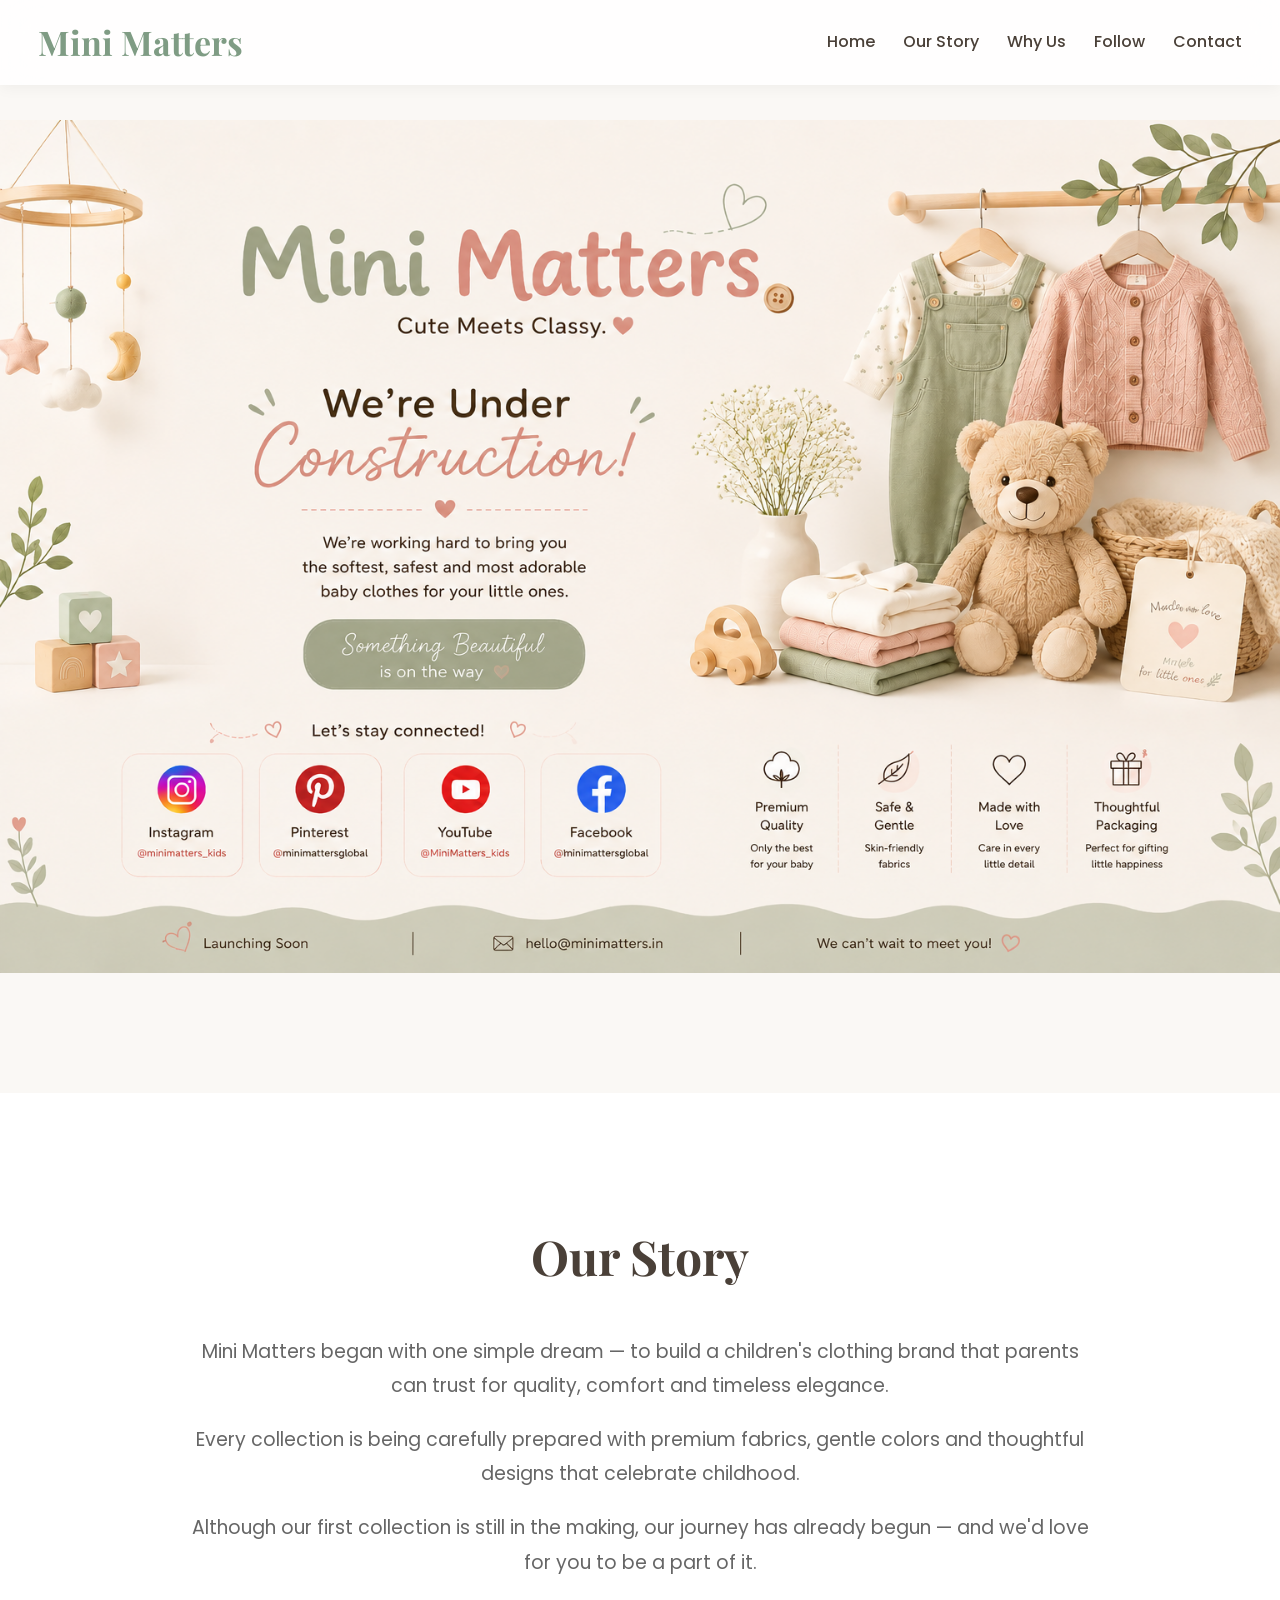
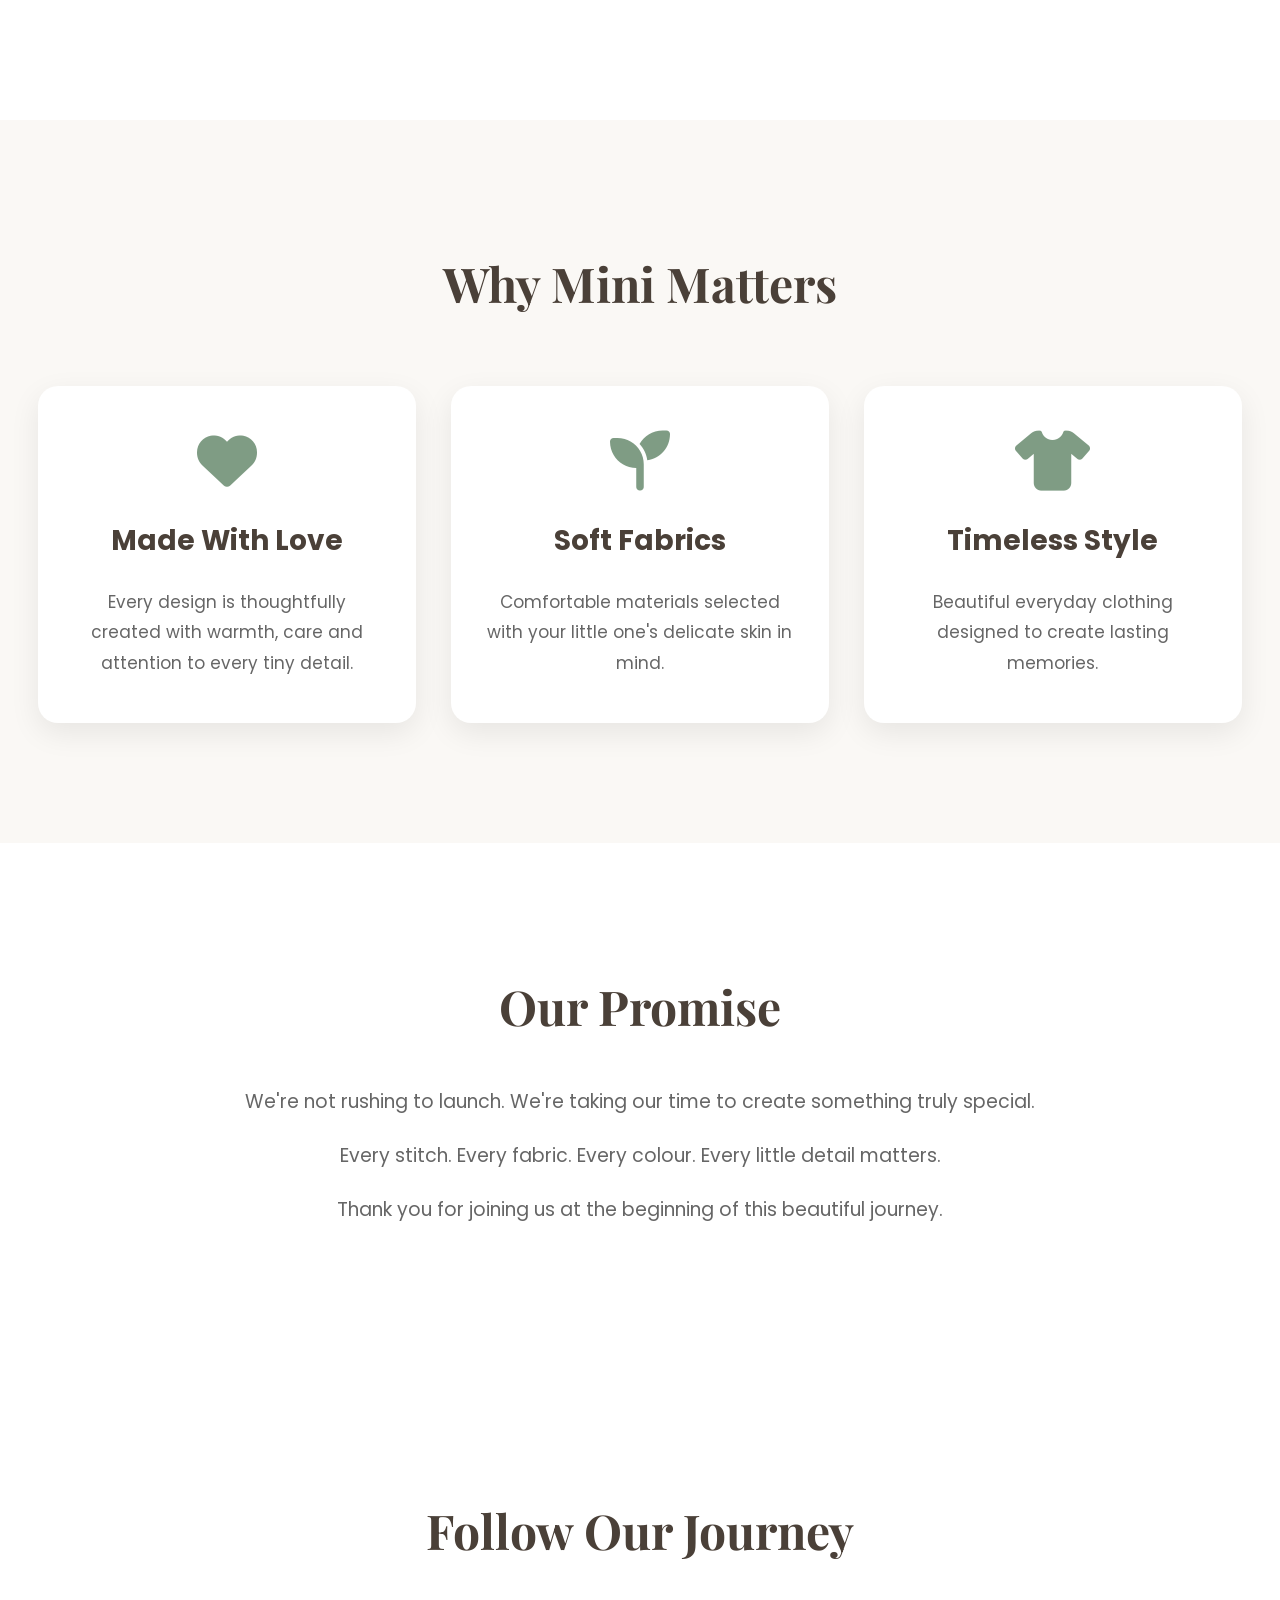
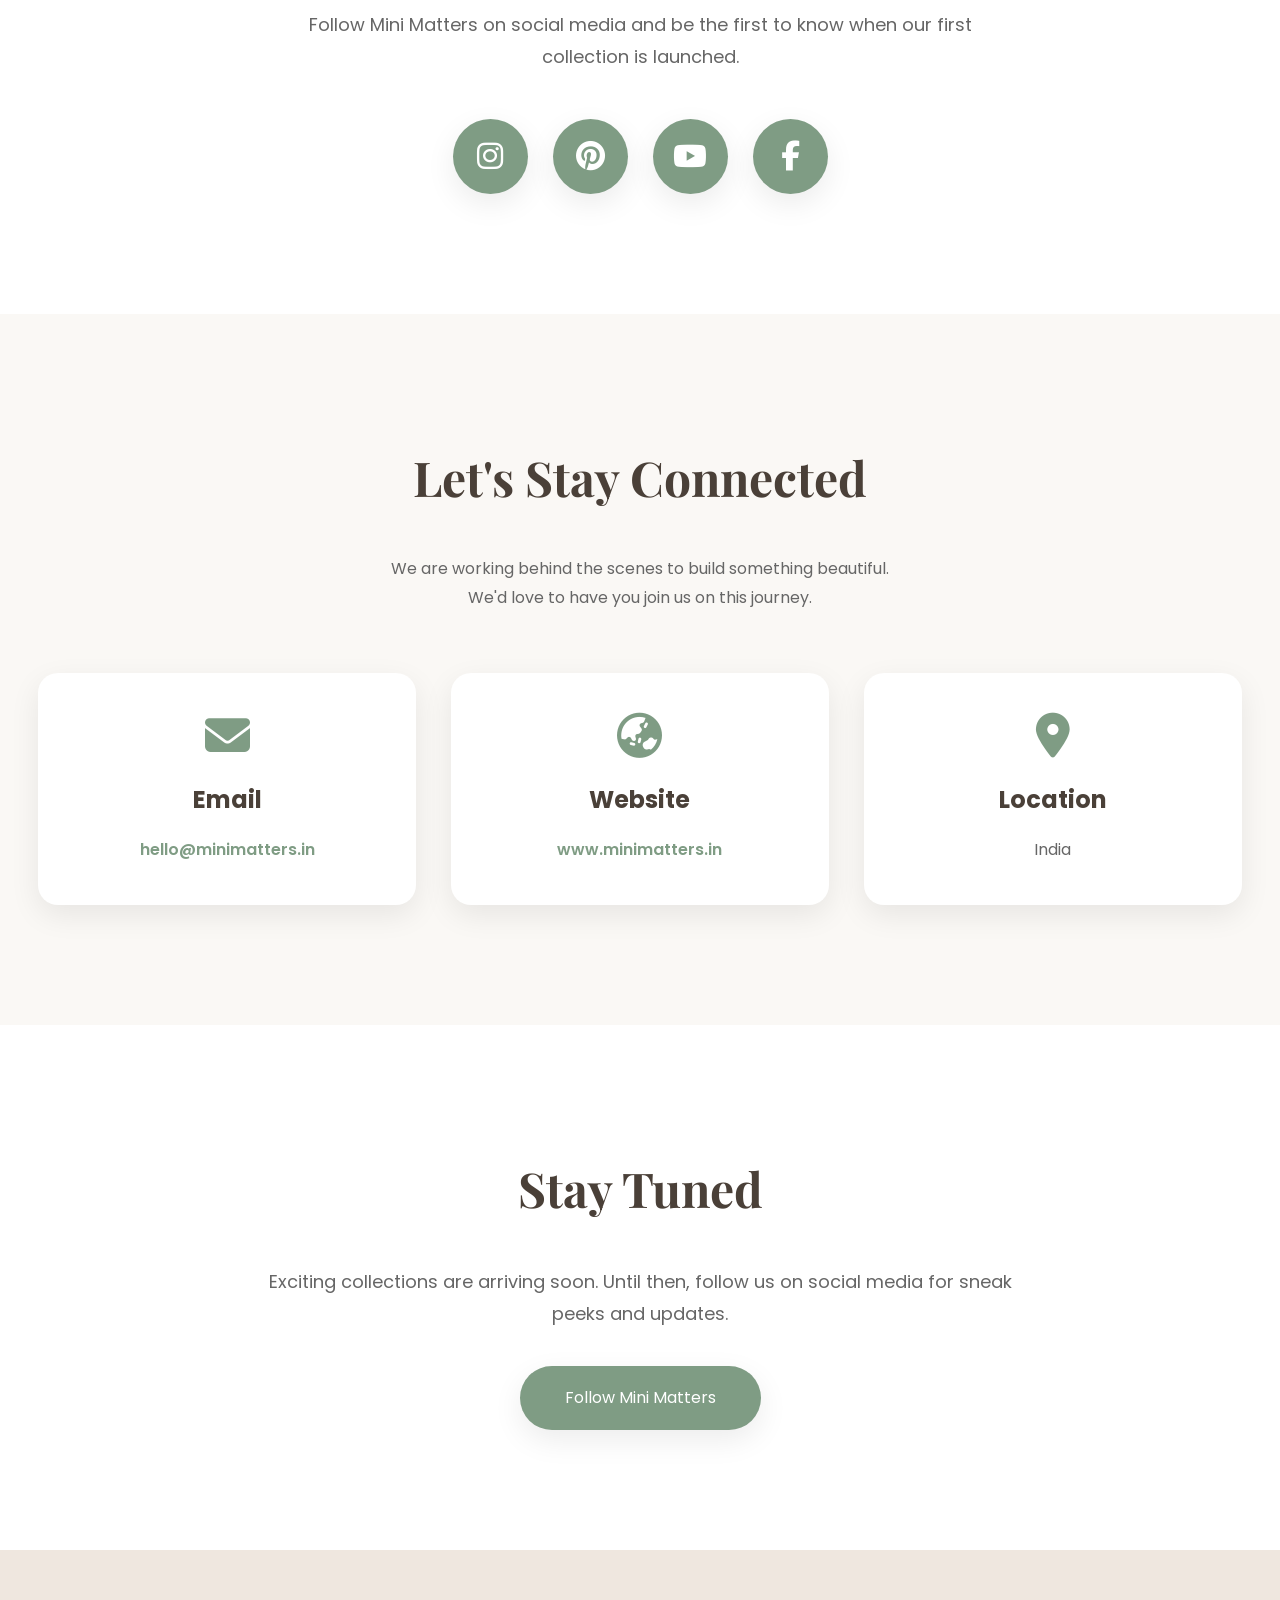
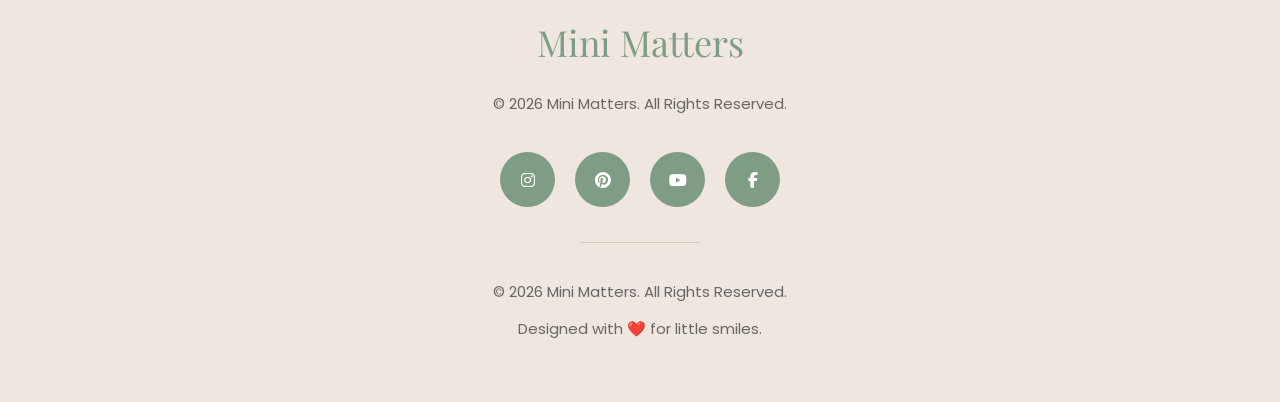
==== index.html @ ab65e5fe "Add files via upload" ====
<!DOCTYPE html>
<html lang="en">

<head>

    <meta charset="UTF-8">

    <meta name="viewport" content="width=device-width, initial-scale=1.0">

    <title>Mini Matters | Little Clothes. Big Love.</title>

    <meta name="description"
        content="Mini Matters is a premium baby clothing brand. Beautiful clothing thoughtfully designed for newborns, babies and kids. Launching Soon.">

    <meta name="keywords"
        content="Baby Clothes, Kids Fashion, Mini Matters, Premium Kids Wear, India">

    <meta name="author"
        content="Mini Matters">

    <meta name="theme-color"
        content="#FAF8F5">

    <meta name="robots" content="index, follow">

    <link rel="canonical" href="https://minimatters.in/">

    <!-- Open Graph -->

    <meta property="og:type" content="website">
    <meta property="og:site_name" content="Mini Matters">
    <meta property="og:title" content="Mini Matters | Little Clothes. Big Love.">
    <meta property="og:description" content="Mini Matters is a premium baby clothing brand. Beautiful clothing thoughtfully designed for newborns, babies and kids. Launching Soon.">
    <meta property="og:url" content="https://minimatters.in/">
    <meta property="og:image" content="https://minimatters.in/assets/hero.webp">
    <meta property="og:locale" content="en_IN">

    <!-- Twitter Card -->

    <meta name="twitter:card" content="summary_large_image">
    <meta name="twitter:title" content="Mini Matters | Little Clothes. Big Love.">
    <meta name="twitter:description" content="Premium baby clothing, thoughtfully designed for newborns, babies and kids. Launching Soon.">
    <meta name="twitter:image" content="https://minimatters.in/assets/hero.webp">

    <link rel="icon"
        href="assets/favicon.ico">

    <!-- Structured Data -->

    <script type="application/ld+json">
    {
      "@context": "https://schema.org",
      "@type": "Organization",
      "name": "Mini Matters",
      "url": "https://minimatters.in/",
      "logo": "https://minimatters.in/assets/hero.webp",
      "description": "Mini Matters is a premium baby clothing brand designing thoughtful, comfortable clothing for newborns, babies and kids in India.",
      "email": "hello@minimatters.in",
      "address": {
        "@type": "PostalAddress",
        "addressCountry": "IN"
      },
      "sameAs": [
        "https://www.instagram.com/minimatters_kids/",
        "https://www.pinterest.com/minimattersglobal/",
        "https://www.youtube.com/@MiniMatters_kids",
        "https://www.facebook.com/profile.php?id=61591476986533"
      ]
    }
    </script>

    <!-- Google Fonts -->

    <link rel="preconnect"
        href="https://fonts.googleapis.com">

    <link rel="preconnect"
        href="https://fonts.gstatic.com"
        crossorigin>

    <link
        href="https://fonts.googleapis.com/css2?family=Playfair+Display:wght@500;600;700&family=Poppins:wght@300;400;500;600;700&display=swap"
        rel="stylesheet">

    <!-- Font Awesome -->

    <link rel="stylesheet"
        href="https://cdnjs.cloudflare.com/ajax/libs/font-awesome/6.7.2/css/all.min.css">

    <!-- CSS -->

    <link rel="stylesheet"
        href="css/style.css">

    <link rel="stylesheet"
        href="css/animations.css">

</head>

<body>

<!-- =========================
     HEADER
========================== -->

<header>

    <div class="container">

        <div class="logo">

            <a href="index.html">

                Mini Matters

            </a>

        </div>

        <nav>

            <ul>

                <li>

                    <a href="#home">

                        Home

                    </a>

                </li>

                <li>

                    <a href="#story">

                        Our Story

                    </a>

                </li>

                <li>

                    <a href="#features">

                        Why Us

                    </a>

                </li>

                <li>

                    <a href="#social">

                        Follow

                    </a>

                </li>

                <li>

                    <a href="#contact">

                        Contact

                    </a>

                </li>

            </ul>

        </nav>

    </div>

</header>

<!-- =========================
     HERO
========================== -->

<section id="home" class="hero">
    <h1 class="sr-only">Mini Matters | Premium Baby &amp; Kids Clothing in India – Launching Soon</h1>
    <img src="assets/hero.webp" alt="Mini Matters - Little Clothes. Big Love. Launching Soon." class="hero-img">
</section>

<!-- =========================
     STORY
========================== -->

<section
id="story"
class="story">

<div class="container">

<h2>

Our Story

</h2>

<p>

Mini Matters began with one simple dream —
to build a children's clothing brand that parents can trust
for quality, comfort and timeless elegance.

</p>

<p>

Every collection is being carefully prepared with premium fabrics,
gentle colors and thoughtful designs that celebrate childhood.

</p>

<p>

Although our first collection is still in the making,
our journey has already begun —
and we'd love for you to be a part of it.

</p>

</div>

</section>

<!-- =========================
     FEATURES
========================== -->

<section
id="features"
class="features">

<div class="container">

<h2>

Why Mini Matters

</h2>

<div class="cards">

<div class="card">

<i class="fa-solid fa-heart"></i>

<h3>

Made With Love

</h3>

<p>

Every design is thoughtfully created with warmth,
care and attention to every tiny detail.

</p>

</div>

<div class="card">

<i class="fa-solid fa-seedling"></i>

<h3>

Soft Fabrics

</h3>

<p>

Comfortable materials selected with your little
one's delicate skin in mind.

</p>

</div>

<div class="card">

<i class="fa-solid fa-shirt"></i>

<h3>

Timeless Style

</h3>

<p>

Beautiful everyday clothing designed to create
lasting memories.

</p>

</div>

</div>

</div>

</section>

<!-- =========================
     PROMISE
========================== -->

<section
class="story">

<div class="container">

<h2>

Our Promise

</h2>

<p>

We're not rushing to launch.

We're taking our time to create something truly special.

</p>

<p>

Every stitch.

Every fabric.

Every colour.

Every little detail matters.

</p>

<p>

Thank you for joining us at the beginning of this beautiful journey.

</p>

</div>

</section>

<!-- =========================
     SOCIAL
========================== -->

<section
id="social"
class="social">

<div class="container">

<h2>

Follow Our Journey

</h2>

<p>

Follow Mini Matters on social media and be the first
to know when our first collection is launched.

</p>

<div class="icons">

<a href="https://www.instagram.com/minimatters_kids/"
target="_blank"
title="Instagram"
aria-label="Instagram">

<i class="fab fa-instagram"></i>

</a>

<a href="https://www.pinterest.com/minimattersglobal/?actingBusinessId=1146377417557283620"
target="_blank"
title="Pinterest"
aria-label="Pinterest">

<i class="fab fa-pinterest"></i>

</a>

<a href="https://www.youtube.com/@MiniMatters_kids"
target="_blank"
title="YouTube"
aria-label="YouTube">

<i class="fab fa-youtube"></i>

</a>

<a href="https://www.facebook.com/profile.php?id=61591476986533"
target="_blank"
title="Facebook"
aria-label="Facebook">

<i class="fab fa-facebook-f"></i>

</a>

</div>

</div>

</section>

<!-- =========================
     CONTACT
========================== -->

<section
id="contact"
class="contact">

<div class="container">

<h2>

Let's Stay Connected

</h2>

<p>

We are working behind the scenes to build something beautiful.

</p>

<p>

We'd love to have you join us on this journey.

</p>

<div class="contact-grid">

<div class="contact-item">

<i class="fa-solid fa-envelope"></i>

<h3>

Email

</h3>

<p>

<a href="mailto:hello@minimatters.in">

hello@minimatters.in

</a>

</p>

</div>

<div class="contact-item">

<i class="fa-solid fa-earth-asia"></i>

<h3>

Website

</h3>

<p>

<a href="https://minimatters.in">

www.minimatters.in

</a>

</p>

</div>

<div class="contact-item">

<i class="fa-solid fa-location-dot"></i>

<h3>

Location

</h3>

<p>

India

</p>

</div>

</div>

</div>

</section>

<!-- =========================
     NEWSLETTER
========================== -->

<section
class="newsletter">

<div class="container">

<h2>

Stay Tuned

</h2>

<p>

Exciting collections are arriving soon.

Until then, follow us on social media for sneak peeks and updates.

</p>

<a href="#social"
class="btn">

Follow Mini Matters

</a>

</div>

</section>

<!-- =========================
     FOOTER
========================== -->

<footer>

<div class="container">

<div class="footer-logo">

Mini Matters

</div>

<p>

Little Clothes. Big Love.

</p>

<div class="footer-icons">

<a href="https://www.instagram.com/minimatters_kids/"
target="_blank">

<i class="fab fa-instagram"></i>

</a>

<a href="https://www.pinterest.com/minimattersglobal/?actingBusinessId=1146377417557283620"
target="_blank">

<i class="fab fa-pinterest"></i>

</a>

<a href="https://www.youtube.com/@MiniMatters_kids"
target="_blank">

<i class="fab fa-youtube"></i>

</a>

<a href="https://www.facebook.com/profile.php?id=61591476986533"
target="_blank">

<i class="fab fa-facebook-f"></i>

</a>

</div>

<hr>

<p>

© 2026 Mini Matters. All Rights Reserved.

</p>

<p>

Designed with ❤️ for little smiles.

</p>

</div>

</footer>

<!-- =========================
     JAVASCRIPT
========================== -->

<script src="js/main.js"></script>

</body>

</html>
---- css/style.css ----
/* ===================================================
   MINI MATTERS
   Premium Brand Website
   style.css
=================================================== */

/* ==========================
   RESET
========================== */

*{
    margin:0;
    padding:0;
    box-sizing:border-box;
}

html{

    scroll-behavior:smooth;

}

body{

    font-family:'Poppins',sans-serif;

    background:#FAF8F5;

    color:#4A4038;

    overflow-x:hidden;

    line-height:1.8;

}

/* ==========================
   VARIABLES
========================== */

:root{

    --primary:#7F9C84;

    --secondary:#DCC9B6;

    --background:#FAF8F5;

    --dark:#4A4038;

    --light:#FFFFFF;

    --text:#666666;

    --shadow:0 10px 30px rgba(0,0,0,.08);

    --radius:20px;

}

/* ==========================
   CONTAINER
========================== */

.container{

    width:min(1180px,92%);

    margin:auto;

}

/* ==========================
   LINKS
========================== */

a{

    text-decoration:none;

    color:inherit;

}

ul{

    list-style:none;

}

/* ==========================
   HEADER
========================== */

header{

    position:fixed;

    top:0;

    left:0;

    width:100%;

    z-index:9999;

    backdrop-filter:blur(18px);

    background:rgba(255,255,255,.85);

    transition:.35s;

    box-shadow:0 2px 15px rgba(0,0,0,.05);

}

header .container{

    display:flex;

    justify-content:space-between;

    align-items:center;

    height:85px;

}

/* ==========================
   LOGO
========================== */

.logo{

    font-family:'Playfair Display',serif;

    font-size:34px;

    font-weight:700;

}

.logo a{

    color:var(--primary);

}

/* ==========================
   NAVIGATION
========================== */

nav ul{

    display:flex;

    align-items:center;

    gap:28px;

}

nav a{

    font-size:16px;

    font-weight:500;

    color:var(--dark);

    transition:.3s;

    position:relative;

}

nav a:hover{

    color:var(--primary);

}

nav a::after{

    content:"";

    position:absolute;

    left:0;

    bottom:-6px;

    width:0;

    height:2px;

    background:var(--primary);

    transition:.3s;

}

nav a:hover::after{

    width:100%;

}

/* ==========================
   HERO
========================== */

.hero{

    position:relative;

    width:100%;

    line-height:0;

}

.hero-img{

    width:100%;

    height:auto;

    display:block;

}

.hero-content{

    position:relative;

    z-index:2;

    width:min(900px,90%);

}

.coming-badge{

    display:inline-block;

    background:var(--primary);

    color:white;

    padding:12px 30px;

    border-radius:50px;

    letter-spacing:2px;

    font-size:14px;

    margin-bottom:30px;

}

.hero h1{

    font-family:'Playfair Display',serif;

    font-size:88px;

    margin-bottom:15px;

    color:var(--dark);

}

.hero h2{

    font-size:34px;

    color:var(--primary);

    font-weight:500;

    margin-bottom:25px;

}

.hero p{

    max-width:700px;

    margin:auto;

    color:#666;

    font-size:20px;

    margin-bottom:45px;

}

/* ==========================
   BUTTON
========================== */

.btn{

    display:inline-block;

    padding:18px 45px;

    background:var(--primary);

    color:white;

    border-radius:50px;

    transition:.35s;

    box-shadow:var(--shadow);

}

.btn:hover{

    transform:translateY(-6px);

}

/* ==========================
   SECTION
========================== */

section{

    padding:120px 0;

}

section h2{

    text-align:center;

    font-family:'Playfair Display',serif;

    font-size:48px;

    margin-bottom:35px;

}

section p{

    color:#666;

}

/* ==========================
   STORY
========================== */

.story{

    background:white;

}

.story p{

    max-width:900px;

    margin:20px auto;

    text-align:center;

    font-size:19px;

}
/* ==========================
   FEATURES
========================== */

.features{

    background:#FAF8F5;

}

.cards{

    display:grid;

    grid-template-columns:repeat(3,1fr);

    gap:35px;

    margin-top:60px;

}

.card{

    background:#FFFFFF;

    padding:45px 35px;

    border-radius:var(--radius);

    text-align:center;

    box-shadow:var(--shadow);

    transition:.35s;

}

.card:hover{

    transform:translateY(-12px);

    box-shadow:0 20px 45px rgba(0,0,0,.12);

}

.card i{

    font-size:60px;

    color:var(--primary);

    margin-bottom:25px;

}

.card h3{

    margin-bottom:20px;

    font-size:28px;

    color:var(--dark);

}

.card p{

    font-size:17px;

    color:var(--text);

}

/* ==========================
   SOCIAL
========================== */

.social{

    background:#FFFFFF;

    text-align:center;

}

.social p{

    max-width:700px;

    margin:0 auto 45px;

    font-size:18px;

}

.icons{

    display:flex;

    justify-content:center;

    align-items:center;

    gap:25px;

    flex-wrap:wrap;

}

.icons a{

    width:75px;

    height:75px;

    display:flex;

    justify-content:center;

    align-items:center;

    border-radius:50%;

    background:var(--primary);

    color:white;

    font-size:30px;

    transition:.35s;

    box-shadow:var(--shadow);

}

.icons a:hover{

    background:var(--dark);

    transform:translateY(-8px) scale(1.08);

}

/* ==========================
   CONTACT
========================== */

.contact{

    background:#FAF8F5;

    text-align:center;

}

.contact-grid{

    margin-top:60px;

    display:grid;

    grid-template-columns:repeat(3,1fr);

    gap:35px;

}

.contact-item{

    background:white;

    padding:40px 30px;

    border-radius:var(--radius);

    box-shadow:var(--shadow);

    transition:.35s;

}

.contact-item:hover{

    transform:translateY(-10px);

}

.contact-item i{

    font-size:45px;

    color:var(--primary);

    margin-bottom:20px;

}

.contact-item h3{

    margin-bottom:15px;

    font-size:24px;

}

.contact-item p{

    color:var(--text);

    word-break:break-word;

}

.contact-item a{

    color:var(--primary);

    font-weight:600;

}

.contact-item a:hover{

    text-decoration:underline;

}

/* ==========================
   NEWSLETTER
========================== */

.newsletter{

    background:white;

    text-align:center;

}

.newsletter p{

    max-width:750px;

    margin:0 auto 35px;

    font-size:18px;

}

/* ==========================
   FOOTER
========================== */

footer{

    background:#EFE7DF;

    padding:60px 0;

    text-align:center;

}

.footer-logo{

    font-family:'Playfair Display',serif;

    font-size:36px;

    color:var(--primary);

    margin-bottom:15px;

}

.footer-icons{

    display:flex;

    justify-content:center;

    gap:20px;

    margin:35px 0;

}

.footer-icons a{

    width:55px;

    height:55px;

    display:flex;

    justify-content:center;

    align-items:center;

    background:var(--primary);

    color:white;

    border-radius:50%;

    transition:.35s;

}

.footer-icons a:hover{

    background:var(--dark);

    transform:translateY(-5px);

}

footer hr{

    margin:35px auto;

    width:120px;

    border:none;

    border-top:1px solid #d4c8bd;

}

footer p{

    color:#666;

    margin-top:10px;

    font-size:15px;

}

/* ==========================
   UTILITIES
========================== */

.text-center{

    text-align:center;

}

.mt-1{

    margin-top:20px;

}

.mt-2{

    margin-top:40px;

}

.mt-3{

    margin-top:60px;

}

.hidden{

    opacity:0;

    transform:translateY(50px);

}

.show{

    opacity:1;

    transform:translateY(0);

    transition:all .8s ease;

}
/* ===================================================
   RESPONSIVE DESIGN
=================================================== */

/* ==========================
   Large Desktop
========================== */

@media (max-width:1400px){

.hero h1{

    font-size:72px;

}

.hero h2{

    font-size:30px;

}

.container{

    width:94%;

}

}

/* ==========================
   Laptop
========================== */

@media (max-width:1200px){

.cards{

    grid-template-columns:repeat(3,1fr);

    gap:25px;

}

.contact-grid{

    grid-template-columns:repeat(3,1fr);

    gap:25px;

}

.hero h1{

    font-size:64px;

}

.hero p{

    font-size:18px;

}

}

/* ==========================
   Tablet
========================== */

@media (max-width:992px){

header .container{

    flex-direction:column;

    justify-content:center;

    height:auto;

    padding:18px 0;

}

nav{

    margin-top:18px;

}

nav ul{

    gap:20px;

    flex-wrap:wrap;

    justify-content:center;

}

.cards{

    grid-template-columns:1fr;

}

.contact-grid{

    grid-template-columns:1fr;

}

section{

    padding:90px 0;

}

}

/* ==========================
   Mobile
========================== */

@media (max-width:768px){

.logo{

    font-size:28px;

}

.hero-content{

    width:100%;

}

.hero h1{

    font-size:46px;

    line-height:1.2;

}

.hero h2{

    font-size:24px;

}

.hero p{

    font-size:17px;

    line-height:1.8;

}

.coming-badge{

    font-size:12px;

    padding:10px 20px;

}

.btn{

    width:100%;

    max-width:320px;

    padding:16px;

}

section h2{

    font-size:36px;

}

.story p{

    font-size:17px;

}

.icons{

    gap:18px;

}

.icons a{

    width:65px;

    height:65px;

    font-size:26px;

}

.footer-icons{

    gap:15px;

}

.footer-icons a{

    width:50px;

    height:50px;

}

}

/* ==========================
   Small Mobile
========================== */

@media (max-width:480px){

header{

    padding:5px 0;

}

.logo{

    font-size:24px;

}

nav ul{

    gap:12px;

}

nav a{

    font-size:14px;

}

.hero h1{

    font-size:36px;

}

.hero h2{

    font-size:20px;

}

.hero p{

    font-size:15px;

}

.btn{

    font-size:15px;

}

.card{

    padding:30px 20px;

}

.card h3{

    font-size:22px;

}

.card i{

    font-size:46px;

}

.contact-item{

    padding:30px 20px;

}

section{

    padding:70px 0;

}

section h2{

    font-size:30px;

}

.footer-logo{

    font-size:28px;

}

}

/* ==========================
   Ultra Small Devices
========================== */

@media (max-width:360px){

.hero h1{

    font-size:32px;

}

.hero h2{

    font-size:18px;

}

.hero p{

    font-size:14px;

}

nav a{

    font-size:13px;

}

}

/* ===================================================
   IMAGE OPTIMIZATION
=================================================== */

img{

    max-width:100%;

    height:auto;

    display:block;

}

/* ===================================================
   SELECTION
=================================================== */

::selection{

    background:#7F9C84;

    color:#ffffff;

}

/* ===================================================
   SCROLLBAR
=================================================== */

::-webkit-scrollbar{

    width:10px;

}

::-webkit-scrollbar-track{

    background:#F5F3EF;

}

::-webkit-scrollbar-thumb{

    background:#7F9C84;

    border-radius:20px;

}

::-webkit-scrollbar-thumb:hover{

    background:#69866E;

}

/* ===================================================
   ACCESSIBILITY
=================================================== */

a:focus,
button:focus{

    outline:2px solid #7F9C84;

    outline-offset:4px;

}

/* ===================================================
   END OF FILE
=================================================== */
---- css/animations.css ----
/* =====================================================
   MINI MATTERS
   animations.css
===================================================== */

/* Fade In Page */
body{
    animation:fadeIn .8s ease;
}

@keyframes fadeIn{
    from{
        opacity:0;
    }
    to{
        opacity:1;
    }
}

/* ==========================
   Hero Animation
========================== */

.hero-content{
    animation:heroUp 1.2s ease;
}

@keyframes heroUp{

    from{
        opacity:0;
        transform:translateY(60px);
    }

    to{
        opacity:1;
        transform:translateY(0);
    }

}

/* ==========================
   Logo
========================== */

.logo{
    animation:slideLeft .8s ease;
}

@keyframes slideLeft{

    from{
        opacity:0;
        transform:translateX(-40px);
    }

    to{
        opacity:1;
        transform:translateX(0);
    }

}

/* ==========================
   Navigation
========================== */

nav li{

    opacity:0;

    animation:menuDown .8s forwards;

}

nav li:nth-child(1){
    animation-delay:.15s;
}

nav li:nth-child(2){
    animation-delay:.25s;
}

nav li:nth-child(3){
    animation-delay:.35s;
}

nav li:nth-child(4){
    animation-delay:.45s;
}

nav li:nth-child(5){
    animation-delay:.55s;
}

@keyframes menuDown{

    from{

        opacity:0;

        transform:translateY(-25px);

    }

    to{

        opacity:1;

        transform:translateY(0);

    }

}

/* ==========================
   Hero Title
========================== */

.hero h1{

    animation:titleFloat 4s ease-in-out infinite;

}

@keyframes titleFloat{

    0%{

        transform:translateY(0px);

    }

    50%{

        transform:translateY(-8px);

    }

    100%{

        transform:translateY(0px);

    }

}

/* ==========================
   Launch Badge
========================== */

.coming-badge{

    animation:badgePulse 2.5s infinite;

}

@keyframes badgePulse{

    0%{

        transform:scale(1);

    }

    50%{

        transform:scale(1.05);

    }

    100%{

        transform:scale(1);

    }

}

/* ==========================
   Button
========================== */

.btn{

    transition:.35s ease;

}

.btn:hover{

    transform:translateY(-5px);

}

.btn:active{

    transform:scale(.96);

}

/* ==========================
   Cards
========================== */

.card{

    transition:.35s ease;

}

.card:hover{

    transform:translateY(-12px);

}

/* ==========================
   Icons
========================== */

.icons a{

    transition:.35s ease;

}

.icons a:hover{

    transform:translateY(-8px) scale(1.1);

}

/* ==========================
   Footer Icons
========================== */

.footer-icons a{

    transition:.35s ease;

}

.footer-icons a:hover{

    transform:rotate(8deg) scale(1.15);

}

/* ==========================
   Fade on Scroll
========================== */

.hidden{

    opacity:0;

    transform:translateY(70px);

}

.show{

    opacity:1;

    transform:translateY(0);

    transition:all .9s ease;

}

/* ==========================
   Underline Animation
========================== */

nav a{

    position:relative;

}

nav a::after{

    content:"";

    position:absolute;

    left:0;

    bottom:-5px;

    width:0;

    height:2px;

    background:#7F9C84;

    transition:.35s;

}

nav a:hover::after{

    width:100%;

}

/* ==========================
   Image Hover
========================== */

img{

    transition:.4s ease;

}

img:hover{

    transform:scale(1.02);

}

/* ==========================
   Section Title
========================== */

section h2{

    animation:fadeTitle 1.2s ease;

}

@keyframes fadeTitle{

    from{

        opacity:0;

        transform:translateY(25px);

    }

    to{

        opacity:1;

        transform:translateY(0);

    }

}

/* ==========================
   Social Floating
========================== */

.icons a:nth-child(1){

    animation:float1 5s infinite ease-in-out;

}

.icons a:nth-child(2){

    animation:float2 5.5s infinite ease-in-out;

}

.icons a:nth-child(3){

    animation:float3 6s infinite ease-in-out;

}

.icons a:nth-child(4){

    animation:float4 6.5s infinite ease-in-out;

}

@keyframes float1{

    50%{

        transform:translateY(-8px);

    }

}

@keyframes float2{

    50%{

        transform:translateY(-10px);

    }

}

@keyframes float3{

    50%{

        transform:translateY(-12px);

    }

}

@keyframes float4{

    50%{

        transform:translateY(-9px);

    }

}

/* ==========================
   Smooth Appearance
========================== */

.story,
.features,
.social,
.contact,
.newsletter{

    animation:sectionFade 1s ease;

}

@keyframes sectionFade{

    from{

        opacity:0;

    }

    to{

        opacity:1;

    }

}

/* ==========================
   Accessibility
========================== */

@media (prefers-reduced-motion: reduce){

*{

animation:none !important;

transition:none !important;

scroll-behavior:auto !important;

}

}
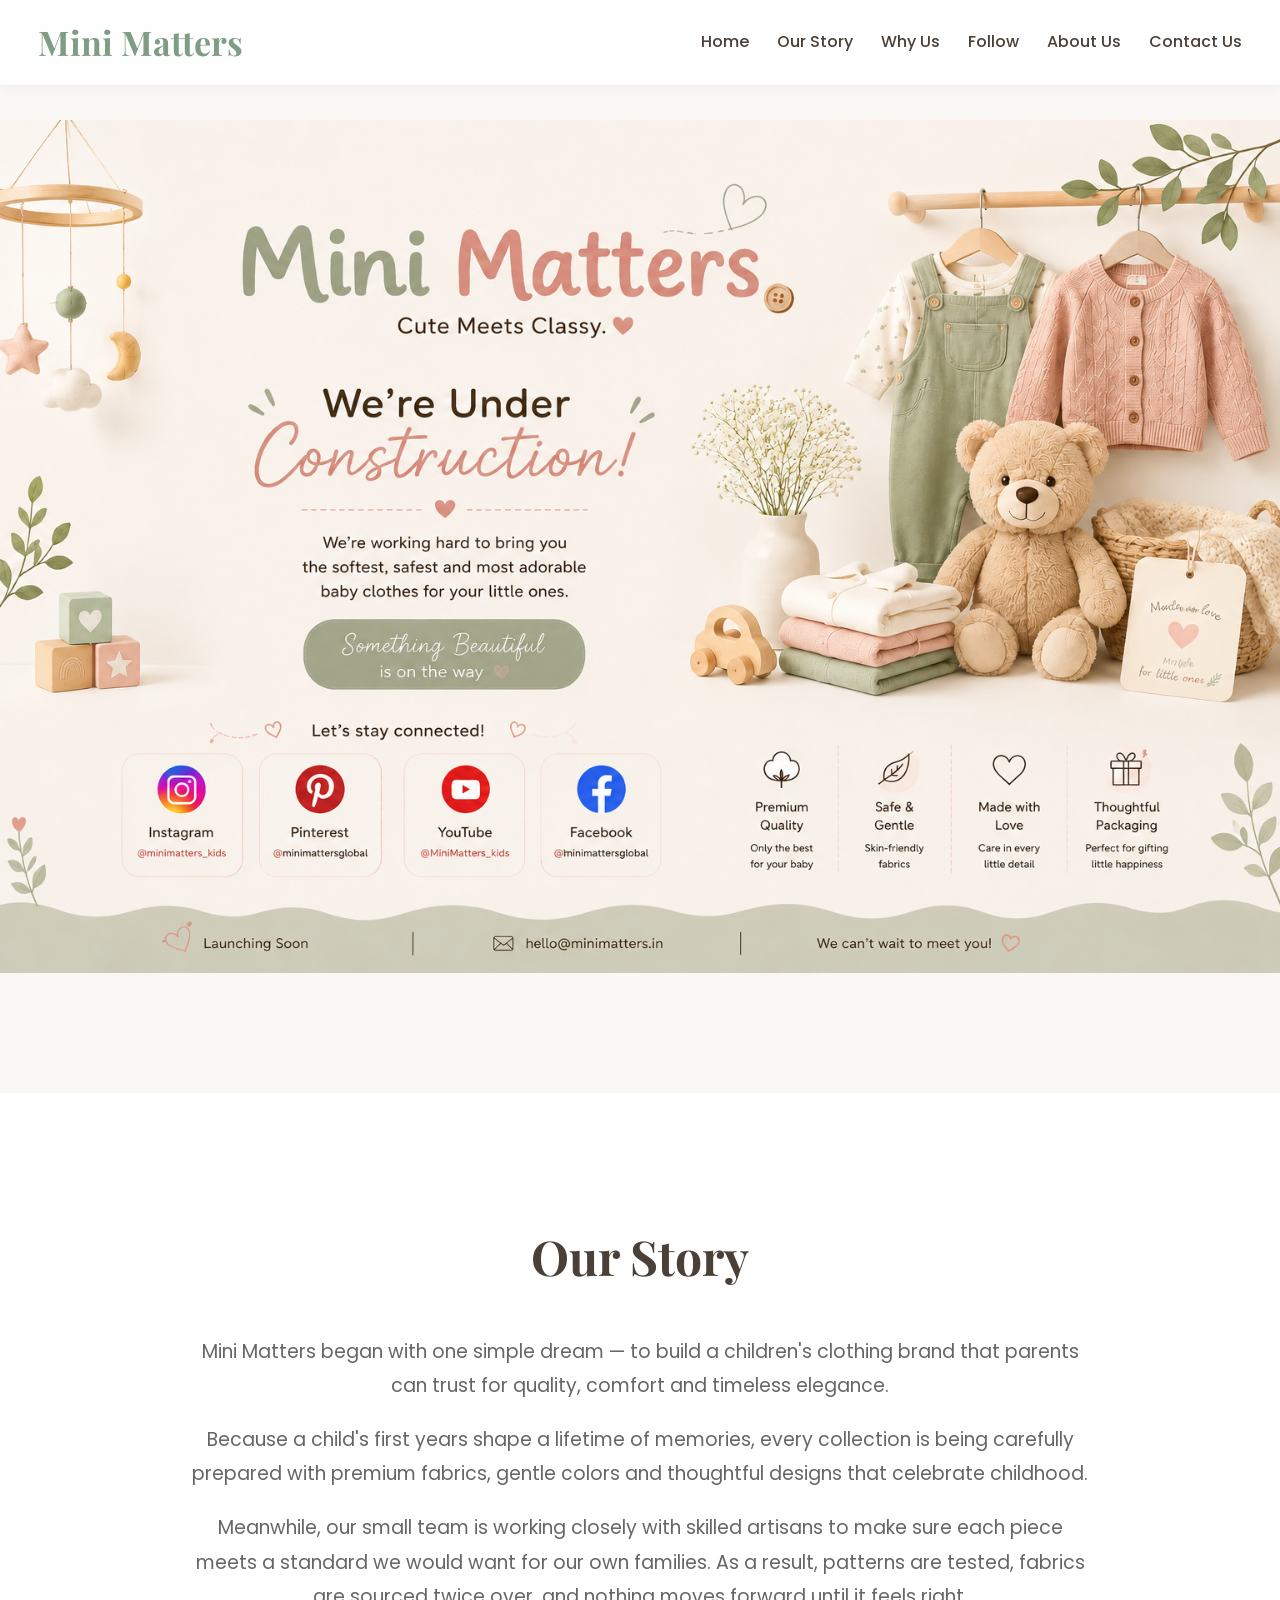
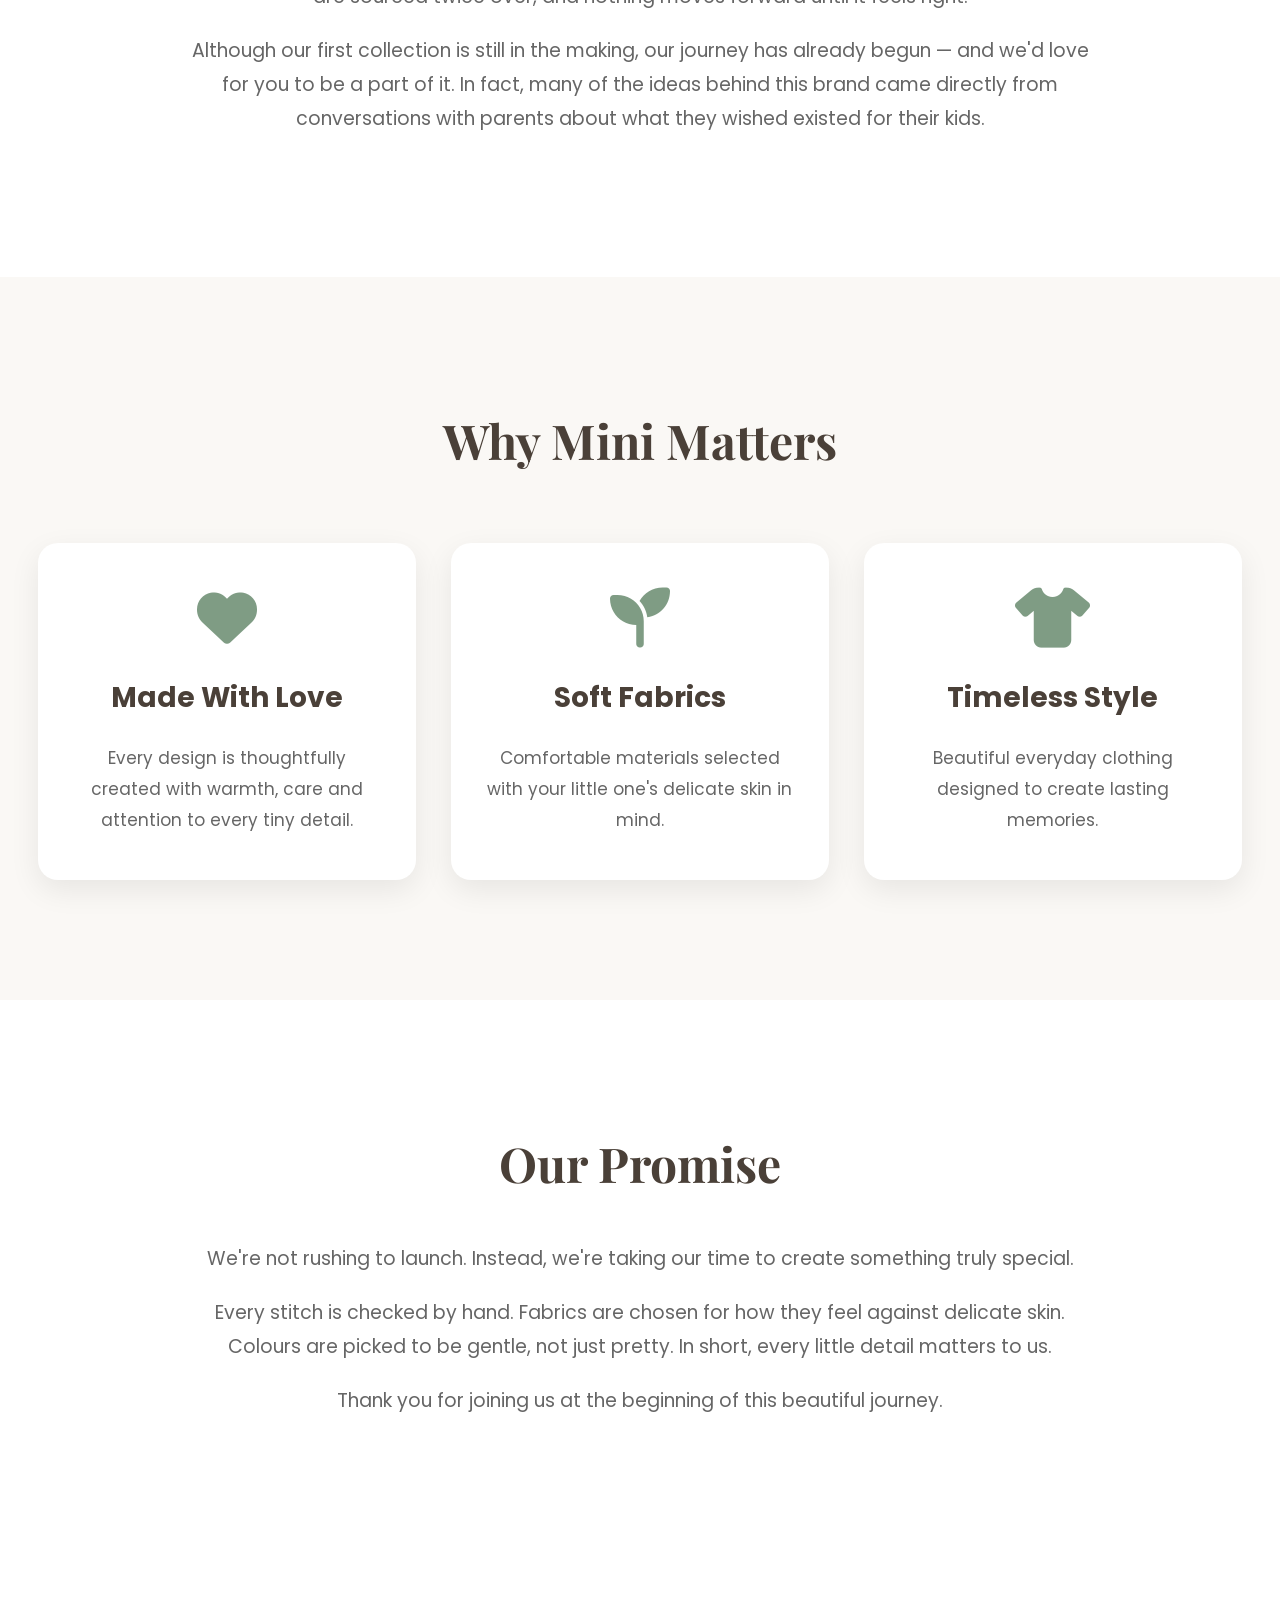
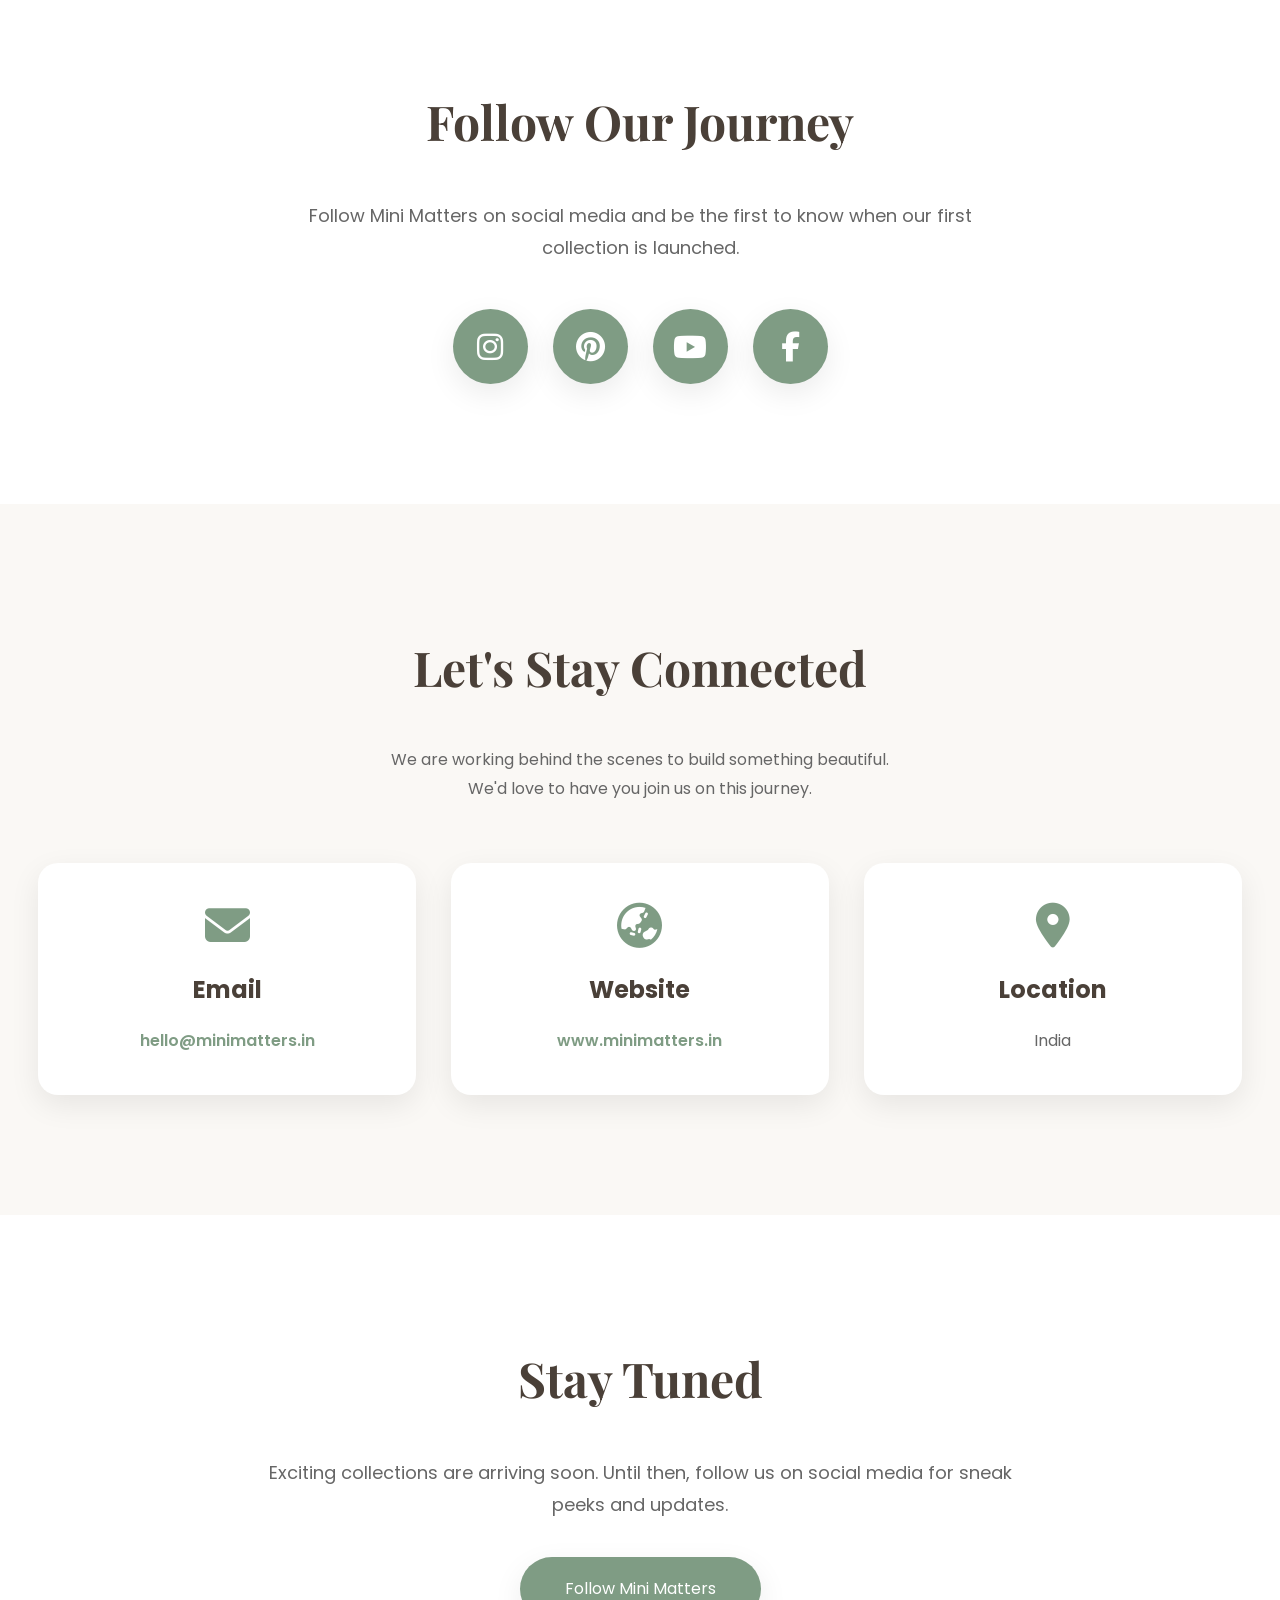
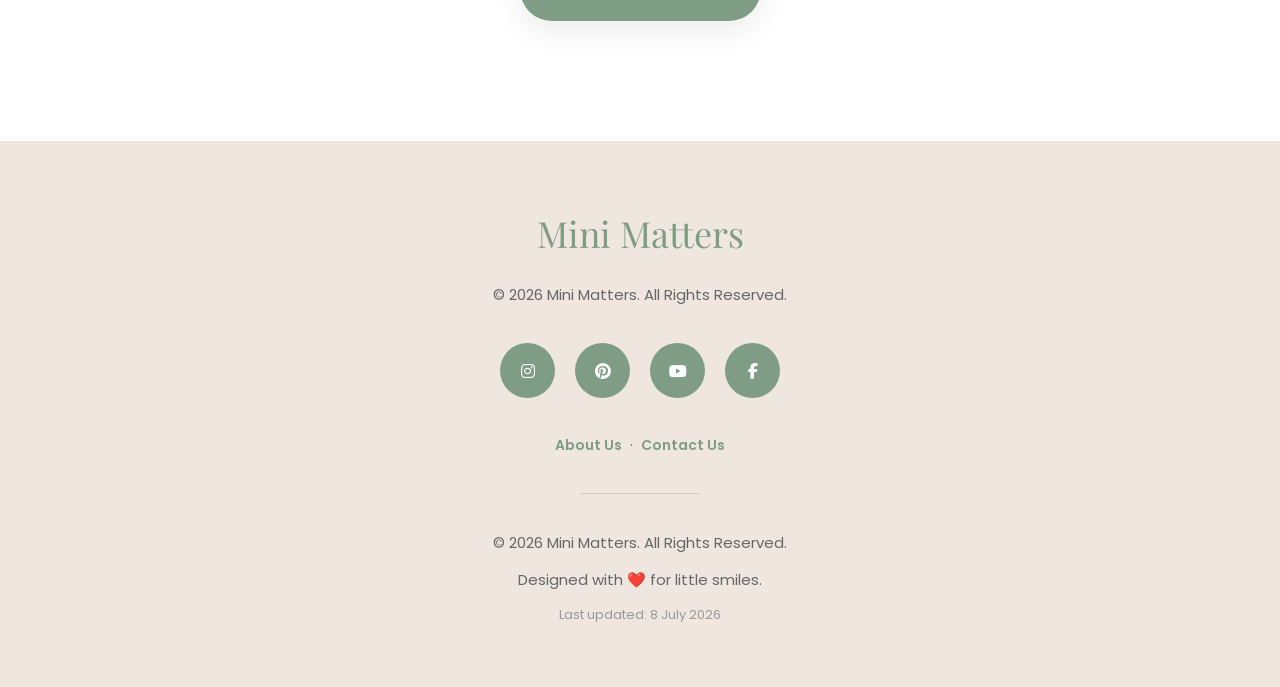
==== commit ff322343: "Add files via upload" ====
--- a/index.html
+++ b/index.html
@@ -65,6 +65,52 @@
         "https://www.pinterest.com/minimattersglobal/",
         "https://www.youtube.com/@MiniMatters_kids",
         "https://www.facebook.com/profile.php?id=61591476986533"
+      ],
+      "foundingDate": "2026",
+      "slogan": "Little Clothes. Big Love.",
+      "dateModified": "2026-07-08"
+    }
+    </script>
+
+    <!-- FAQ Structured Data (enables rich results) -->
+
+    <script type="application/ld+json">
+    {
+      "@context": "https://schema.org",
+      "@type": "FAQPage",
+      "mainEntity": [
+        {
+          "@type": "Question",
+          "name": "Is Mini Matters open for orders yet?",
+          "acceptedAnswer": {
+            "@type": "Answer",
+            "text": "Not yet. Mini Matters is currently preparing its first collection, and we will announce our launch date on Instagram and through our newsletter."
+          }
+        },
+        {
+          "@type": "Question",
+          "name": "What kind of clothing will Mini Matters sell?",
+          "acceptedAnswer": {
+            "@type": "Answer",
+            "text": "Mini Matters designs premium, comfortable clothing for newborns, babies, and growing kids, made from soft, thoughtfully chosen fabrics."
+          }
+        },
+        {
+          "@type": "Question",
+          "name": "How can I stay updated on the launch?",
+          "acceptedAnswer": {
+            "@type": "Answer",
+            "text": "Follow Mini Matters on Instagram, Pinterest, YouTube, or Facebook for sneak peeks, updates, and launch announcements."
+          }
+        },
+        {
+          "@type": "Question",
+          "name": "Where is Mini Matters based?",
+          "acceptedAnswer": {
+            "@type": "Answer",
+            "text": "Mini Matters is an upcoming premium baby and kids clothing brand based in India."
+          }
+        }
       ]
     }
     </script>
@@ -163,9 +209,19 @@
 
                 <li>
 
-                    <a href="#contact">
-
-                        Contact
+                    <a href="about.html">
+
+                        About Us
+
+                    </a>
+
+                </li>
+
+                <li>
+
+                    <a href="contact.html">
+
+                        Contact Us
 
                     </a>
 
@@ -214,8 +270,18 @@
 
 <p>
 
-Every collection is being carefully prepared with premium fabrics,
+Because a child's first years shape a lifetime of memories,
+every collection is being carefully prepared with premium fabrics,
 gentle colors and thoughtful designs that celebrate childhood.
+
+</p>
+
+<p>
+
+Meanwhile, our small team is working closely with skilled artisans
+to make sure each piece meets a standard we would want for our own families.
+As a result, patterns are tested, fabrics are sourced twice over,
+and nothing moves forward until it feels right.
 
 </p>
 
@@ -224,6 +290,8 @@
 Although our first collection is still in the making,
 our journey has already begun —
 and we'd love for you to be a part of it.
+In fact, many of the ideas behind this brand came directly
+from conversations with parents about what they wished existed for their kids.
 
 </p>
 
@@ -331,19 +399,19 @@
 
 We're not rushing to launch.
 
-We're taking our time to create something truly special.
-
-</p>
-
-<p>
-
-Every stitch.
-
-Every fabric.
-
-Every colour.
-
-Every little detail matters.
+Instead, we're taking our time to create something truly special.
+
+</p>
+
+<p>
+
+Every stitch is checked by hand.
+
+Fabrics are chosen for how they feel against delicate skin.
+
+Colours are picked to be gentle, not just pretty.
+
+In short, every little detail matters to us.
 
 </p>
 
@@ -579,28 +647,28 @@
 <div class="footer-icons">
 
 <a href="https://www.instagram.com/minimatters_kids/"
-target="_blank">
+target="_blank" aria-label="Instagram">
 
 <i class="fab fa-instagram"></i>
 
 </a>
 
 <a href="https://www.pinterest.com/minimattersglobal/?actingBusinessId=1146377417557283620"
-target="_blank">
+target="_blank" aria-label="Pinterest">
 
 <i class="fab fa-pinterest"></i>
 
 </a>
 
 <a href="https://www.youtube.com/@MiniMatters_kids"
-target="_blank">
+target="_blank" aria-label="YouTube">
 
 <i class="fab fa-youtube"></i>
 
 </a>
 
 <a href="https://www.facebook.com/profile.php?id=61591476986533"
-target="_blank">
+target="_blank" aria-label="Facebook">
 
 <i class="fab fa-facebook-f"></i>
 
@@ -608,6 +676,14 @@
 
 </div>
 
+<p style="margin-top:20px;font-size:14px;">
+
+<a href="about.html" style="color:var(--primary);font-weight:600;">About Us</a>
+&nbsp;·&nbsp;
+<a href="contact.html" style="color:var(--primary);font-weight:600;">Contact Us</a>
+
+</p>
+
 <hr>
 
 <p>
@@ -622,6 +698,12 @@
 
 </p>
 
+<p style="margin-top:10px;font-size:13px;color:#999;">
+
+Last updated: 8 July 2026
+
+</p>
+
 </div>
 
 </footer>
--- a/css/style.css
+++ b/css/style.css
@@ -743,6 +743,28 @@
 
 }
 
+.sr-only{
+
+    position:absolute;
+
+    width:1px;
+
+    height:1px;
+
+    padding:0;
+
+    margin:-1px;
+
+    overflow:hidden;
+
+    clip:rect(0,0,0,0);
+
+    white-space:nowrap;
+
+    border:0;
+
+}
+
 .hidden{
 
     opacity:0;
@@ -1183,4 +1205,4 @@
 
 /* ===================================================
    END OF FILE
-=================================================== */
+=================================================== */
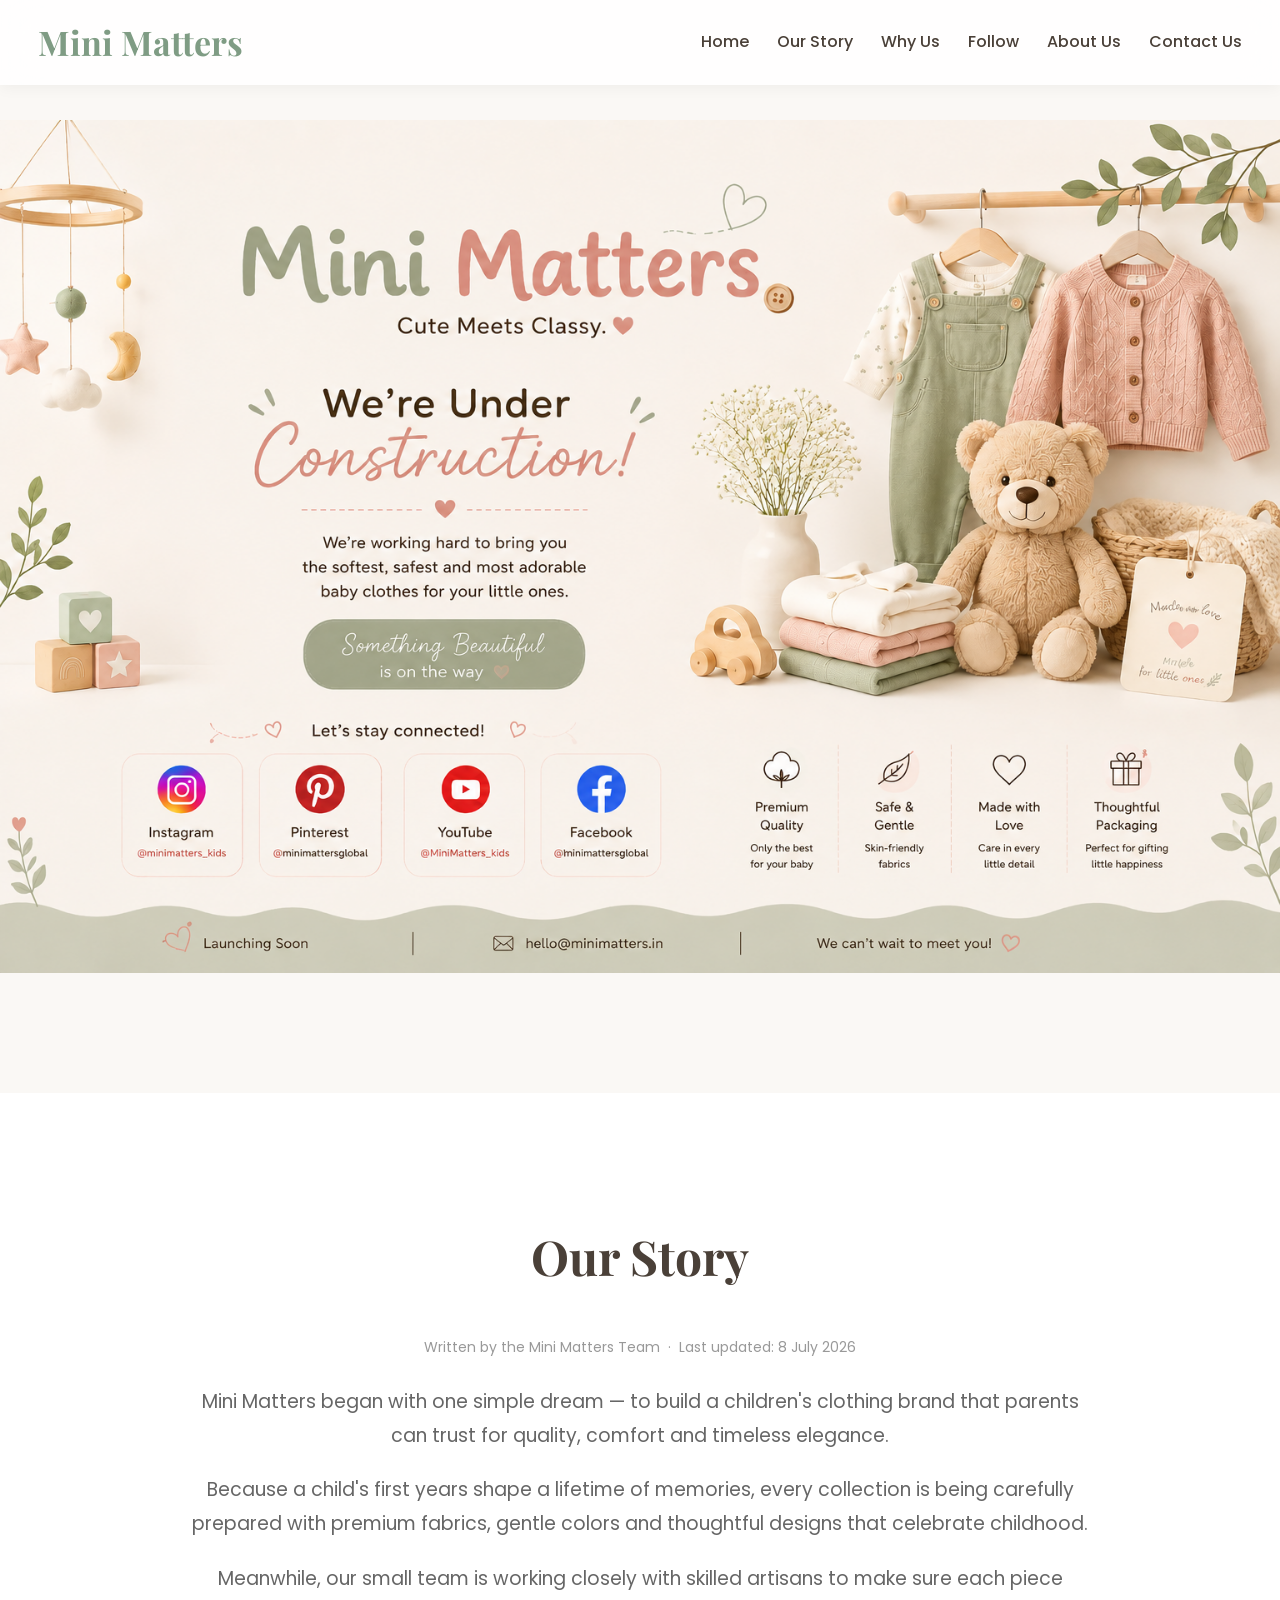
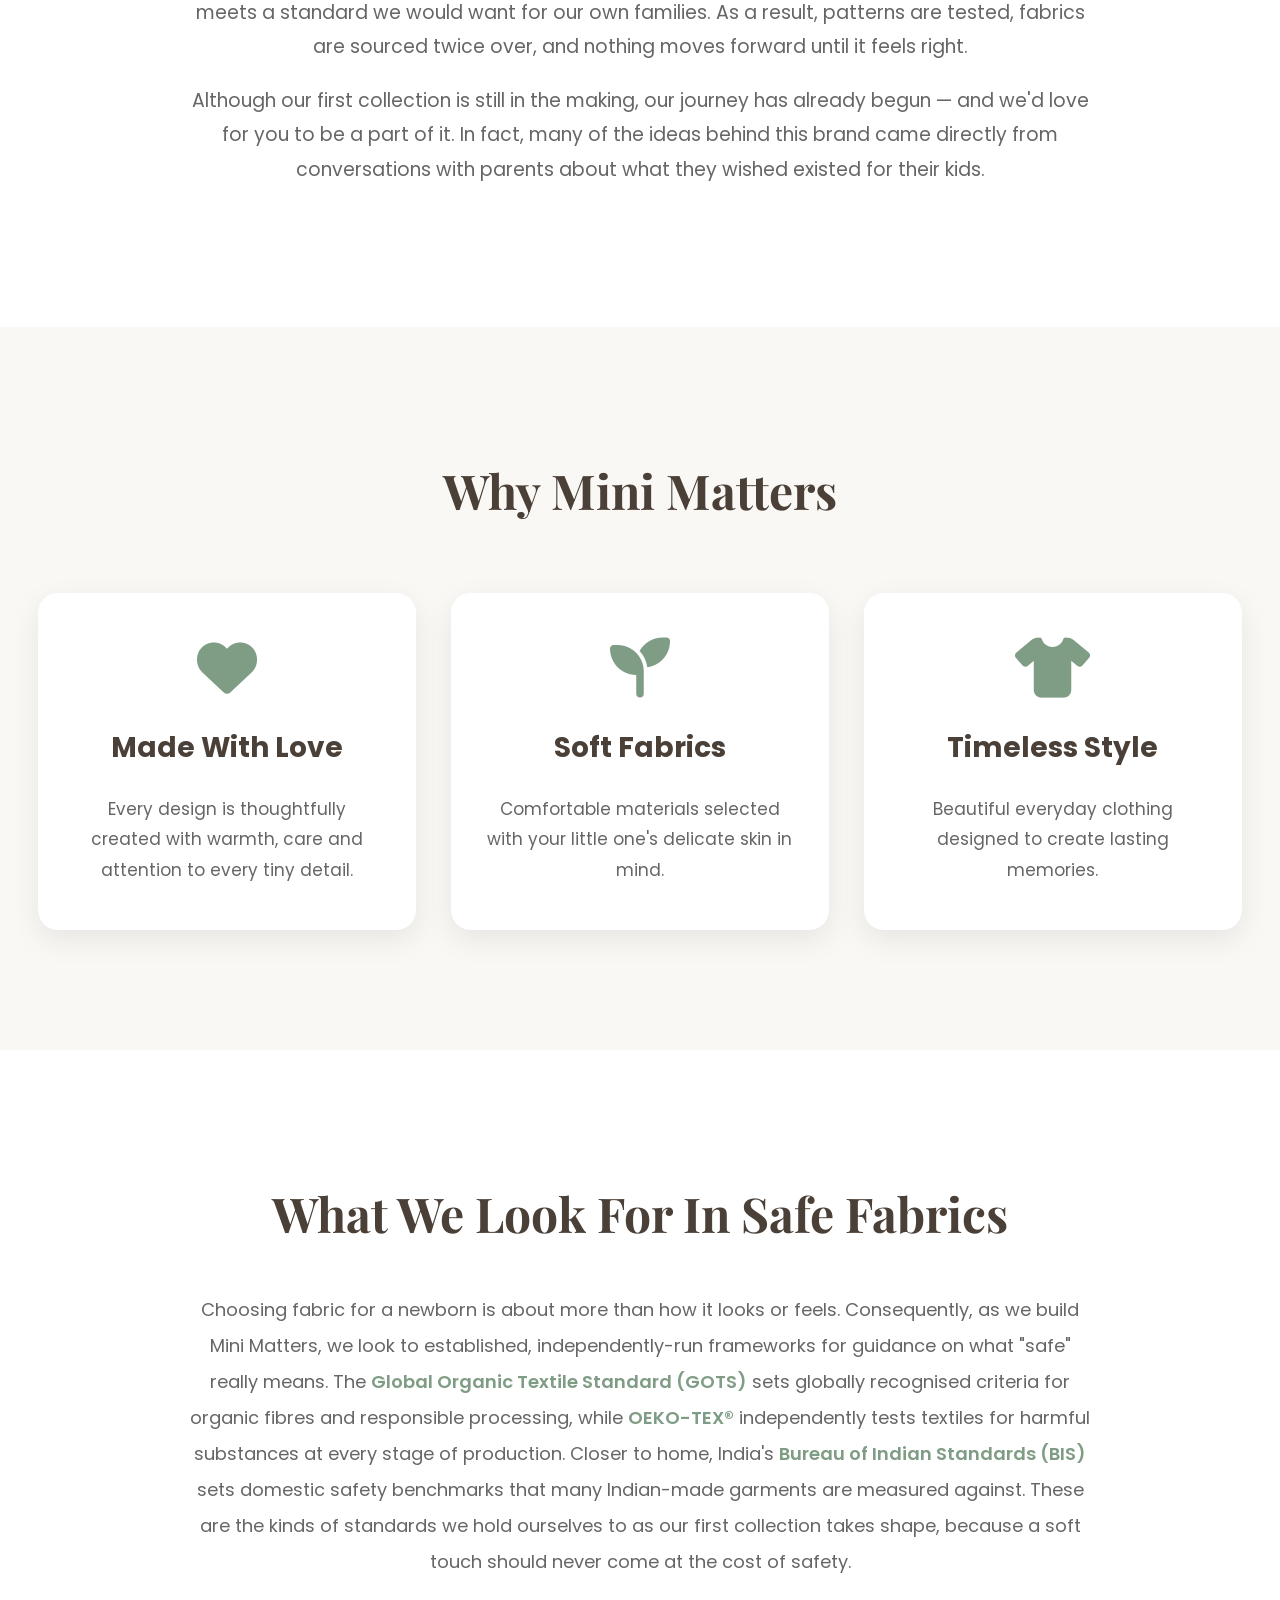
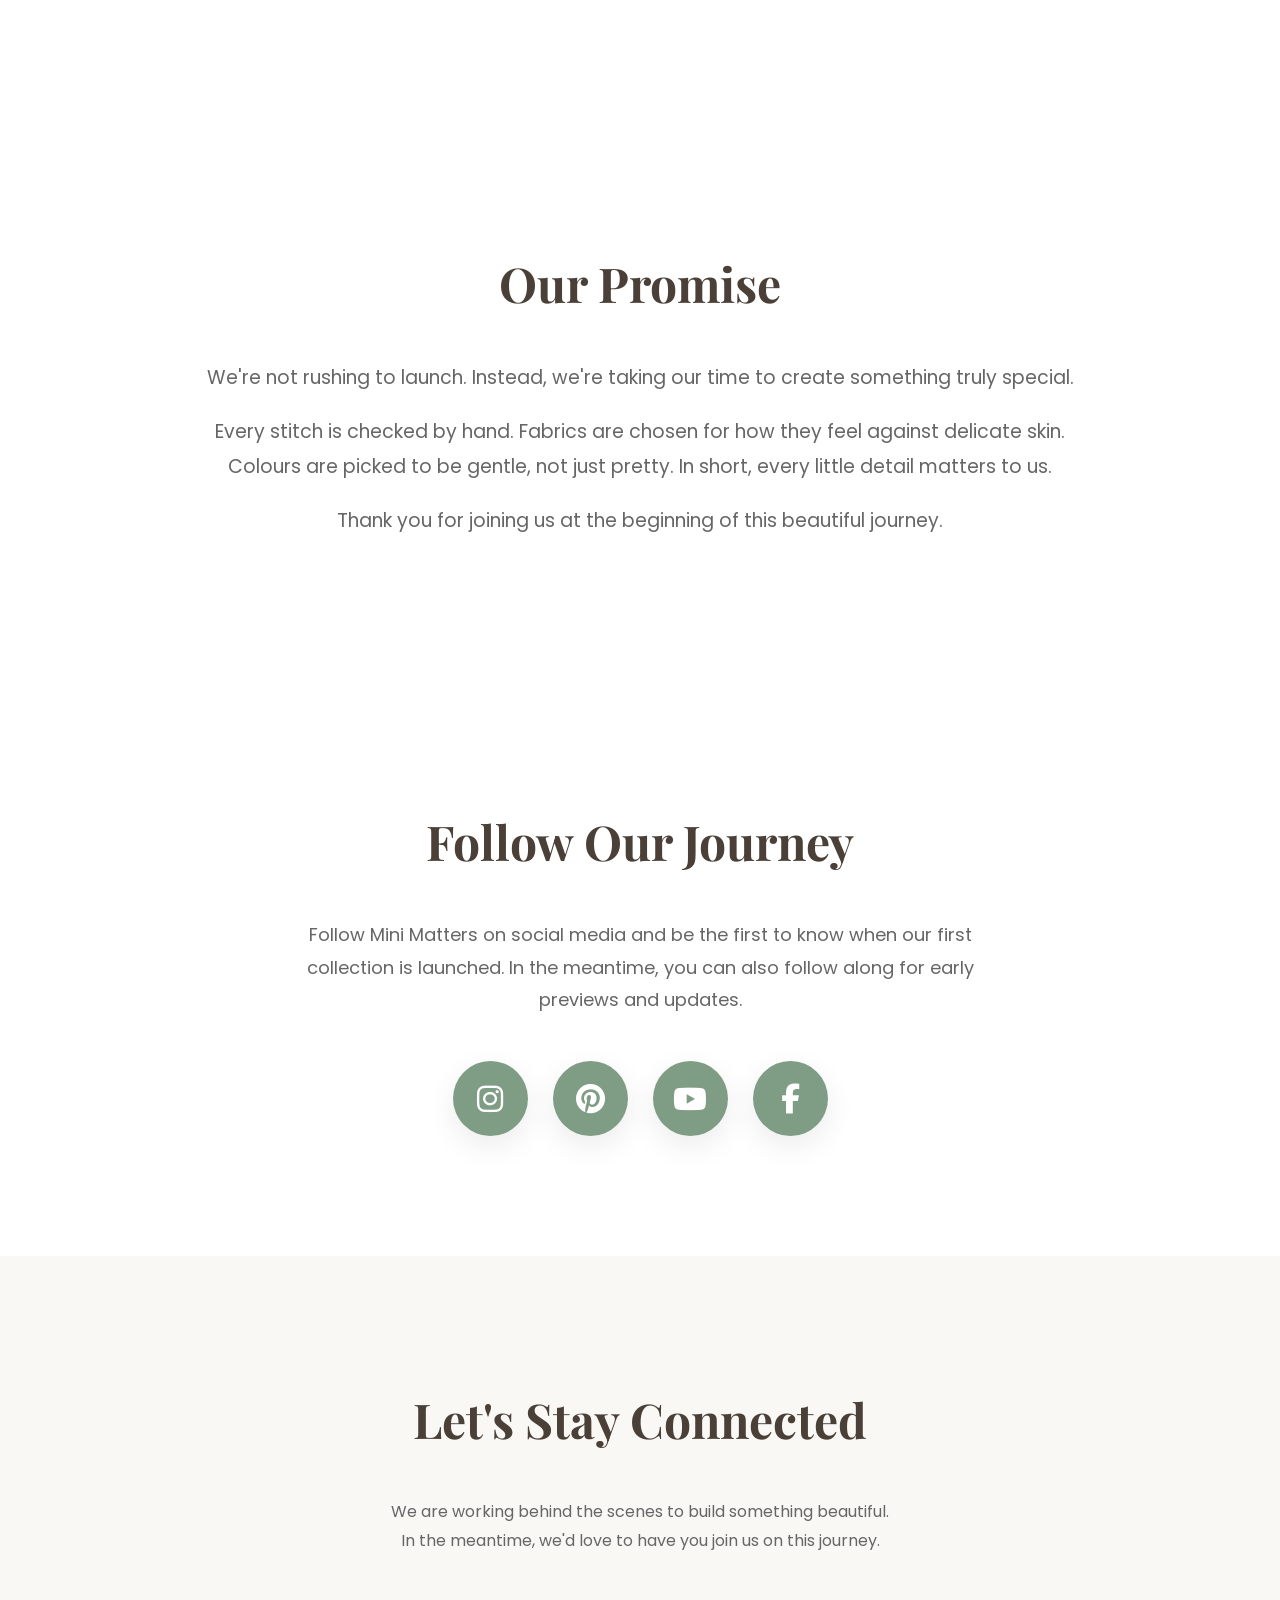
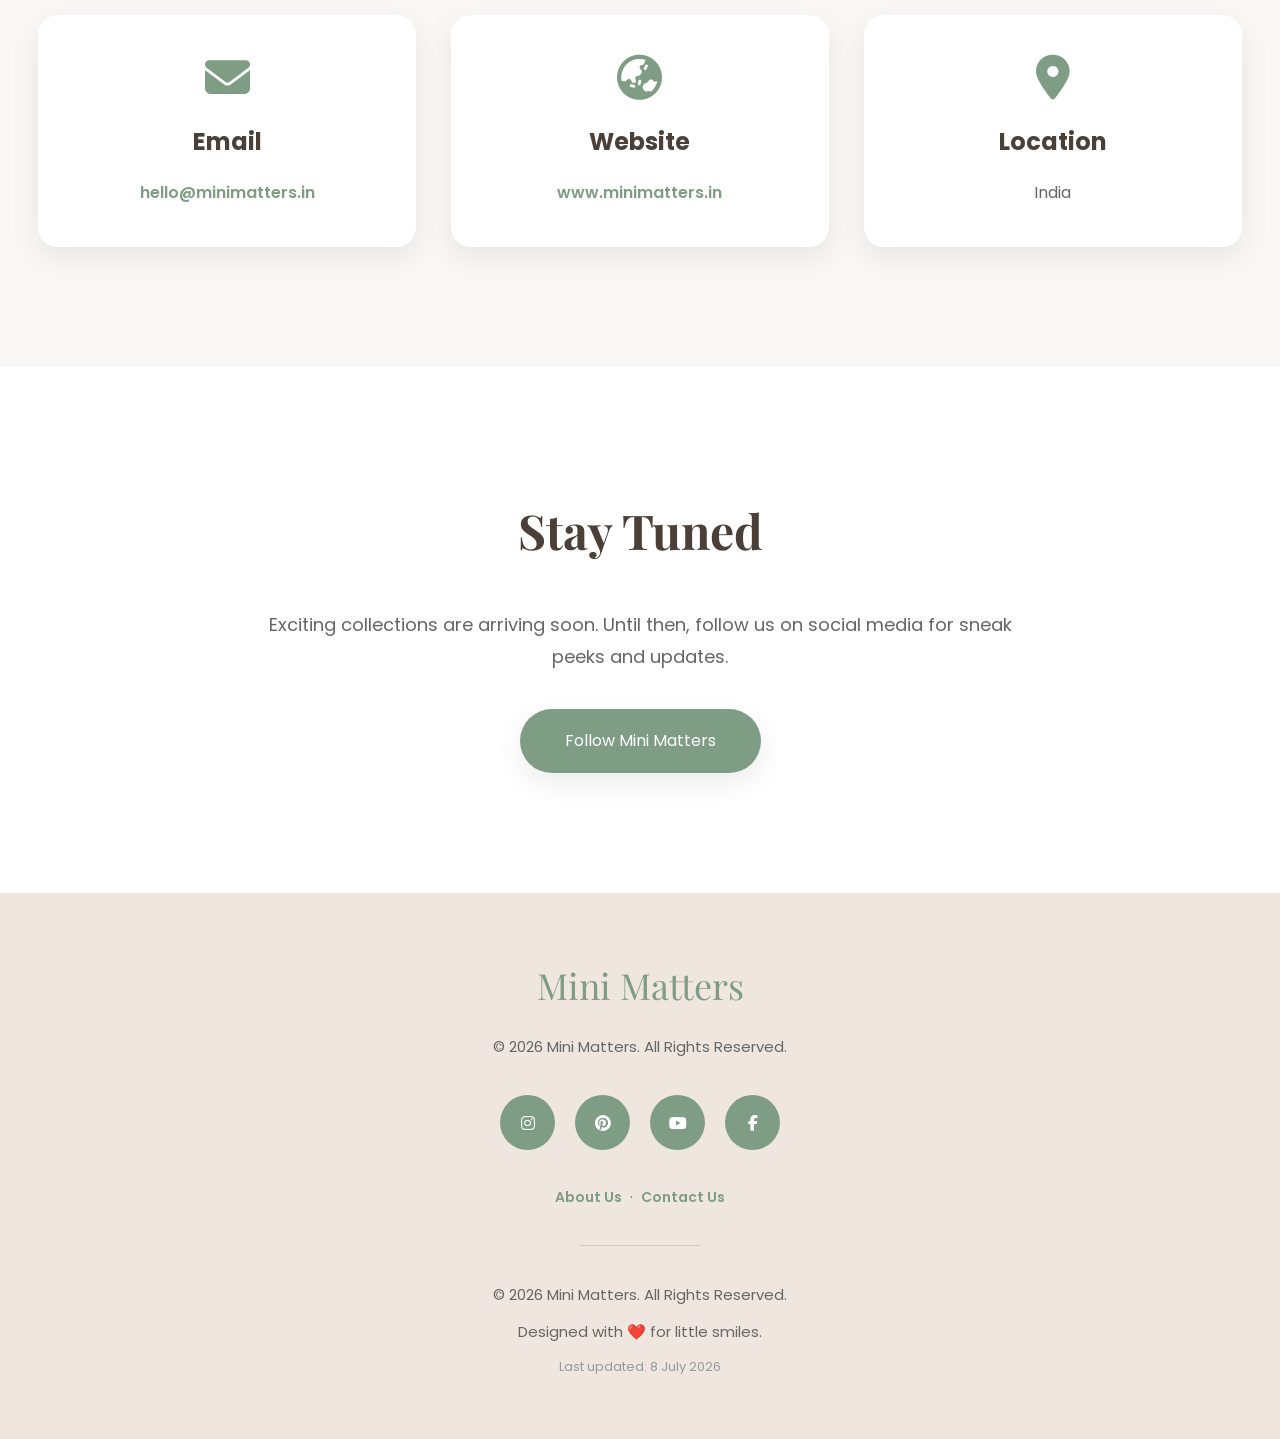
==== commit 1a7b033d: "Update index.html" ====
--- a/index.html
+++ b/index.html
@@ -7,7 +7,7 @@
 
     <meta name="viewport" content="width=device-width, initial-scale=1.0">
 
-    <title>Mini Matters | Little Clothes. Big Love.</title>
+    <title>Mini Matters | Premium Baby &amp; Kids Clothing, Launching 2026</title>
 
     <meta name="description"
         content="Mini Matters is a premium baby clothing brand. Beautiful clothing thoughtfully designed for newborns, babies and kids. Launching Soon.">
@@ -29,7 +29,7 @@
 
     <meta property="og:type" content="website">
     <meta property="og:site_name" content="Mini Matters">
-    <meta property="og:title" content="Mini Matters | Little Clothes. Big Love.">
+    <meta property="og:title" content="Mini Matters | Premium Baby &amp; Kids Clothing, Launching 2026">
     <meta property="og:description" content="Mini Matters is a premium baby clothing brand. Beautiful clothing thoughtfully designed for newborns, babies and kids. Launching Soon.">
     <meta property="og:url" content="https://minimatters.in/">
     <meta property="og:image" content="https://minimatters.in/assets/hero.webp">
@@ -38,7 +38,7 @@
     <!-- Twitter Card -->
 
     <meta name="twitter:card" content="summary_large_image">
-    <meta name="twitter:title" content="Mini Matters | Little Clothes. Big Love.">
+    <meta name="twitter:title" content="Mini Matters | Premium Baby &amp; Kids Clothing, Launching 2026">
     <meta name="twitter:description" content="Premium baby clothing, thoughtfully designed for newborns, babies and kids. Launching Soon.">
     <meta name="twitter:image" content="https://minimatters.in/assets/hero.webp">
 
@@ -115,6 +115,32 @@
     }
     </script>
 
+    <!-- Article Structured Data (matches visible author byline) -->
+
+    <script type="application/ld+json">
+    {
+      "@context": "https://schema.org",
+      "@type": "Article",
+      "headline": "Mini Matters | Premium Baby & Kids Clothing, Launching 2026",
+      "author": {
+        "@type": "Organization",
+        "name": "Mini Matters Team",
+        "url": "https://minimatters.in/about.html"
+      },
+      "publisher": {
+        "@type": "Organization",
+        "name": "Mini Matters",
+        "logo": {
+          "@type": "ImageObject",
+          "url": "https://minimatters.in/assets/hero.webp"
+        }
+      },
+      "datePublished": "2026-01-15",
+      "dateModified": "2026-07-08",
+      "mainEntityOfPage": "https://minimatters.in/"
+    }
+    </script>
+
     <!-- Google Fonts -->
 
     <link rel="preconnect"
@@ -259,6 +285,12 @@
 Our Story
 
 </h2>
+
+<p style="text-align:center;font-size:14px;color:#999;margin-bottom:25px;">
+
+Written by the Mini Matters Team &nbsp;·&nbsp; Last updated: 8 July 2026
+
+</p>
 
 <p>
 
@@ -381,6 +413,47 @@
 </section>
 
 <!-- =========================
+     FABRIC SAFETY STANDARDS
+========================== -->
+
+<section
+class="features"
+style="background:white;">
+
+<div class="container">
+
+<h2>
+
+What We Look For In Safe Fabrics
+
+</h2>
+
+<p style="max-width:900px;
+margin:0 auto 20px;
+text-align:center;
+color:#666;
+font-size:18px;
+line-height:2;">
+
+Choosing fabric for a newborn is about more than how it looks or feels.
+Consequently, as we build Mini Matters, we look to established,
+independently-run frameworks for guidance on what "safe" really means.
+The <a href="https://global-standard.org/" target="_blank" rel="noopener" style="color:#7F9C84;font-weight:600;">Global Organic Textile Standard (GOTS)</a>
+sets globally recognised criteria for organic fibres and responsible processing,
+while <a href="https://www.oeko-tex.com/en/" target="_blank" rel="noopener" style="color:#7F9C84;font-weight:600;">OEKO-TEX®</a>
+independently tests textiles for harmful substances at every stage of production.
+Closer to home, India's <a href="https://www.bis.gov.in/" target="_blank" rel="noopener" style="color:#7F9C84;font-weight:600;">Bureau of Indian Standards (BIS)</a>
+sets domestic safety benchmarks that many Indian-made garments are measured against.
+These are the kinds of standards we hold ourselves to as our first collection takes shape,
+because a soft touch should never come at the cost of safety.
+
+</p>
+
+</div>
+
+</section>
+
+<!-- =========================
      PROMISE
 ========================== -->
 
@@ -445,6 +518,7 @@
 
 Follow Mini Matters on social media and be the first
 to know when our first collection is launched.
+In the meantime, you can also follow along for early previews and updates.
 
 </p>
 
@@ -516,7 +590,7 @@
 
 <p>
 
-We'd love to have you join us on this journey.
+In the meantime, we'd love to have you join us on this journey.
 
 </p>
 
@@ -716,4 +790,4 @@
 
 </body>
 
-</html>+</html>
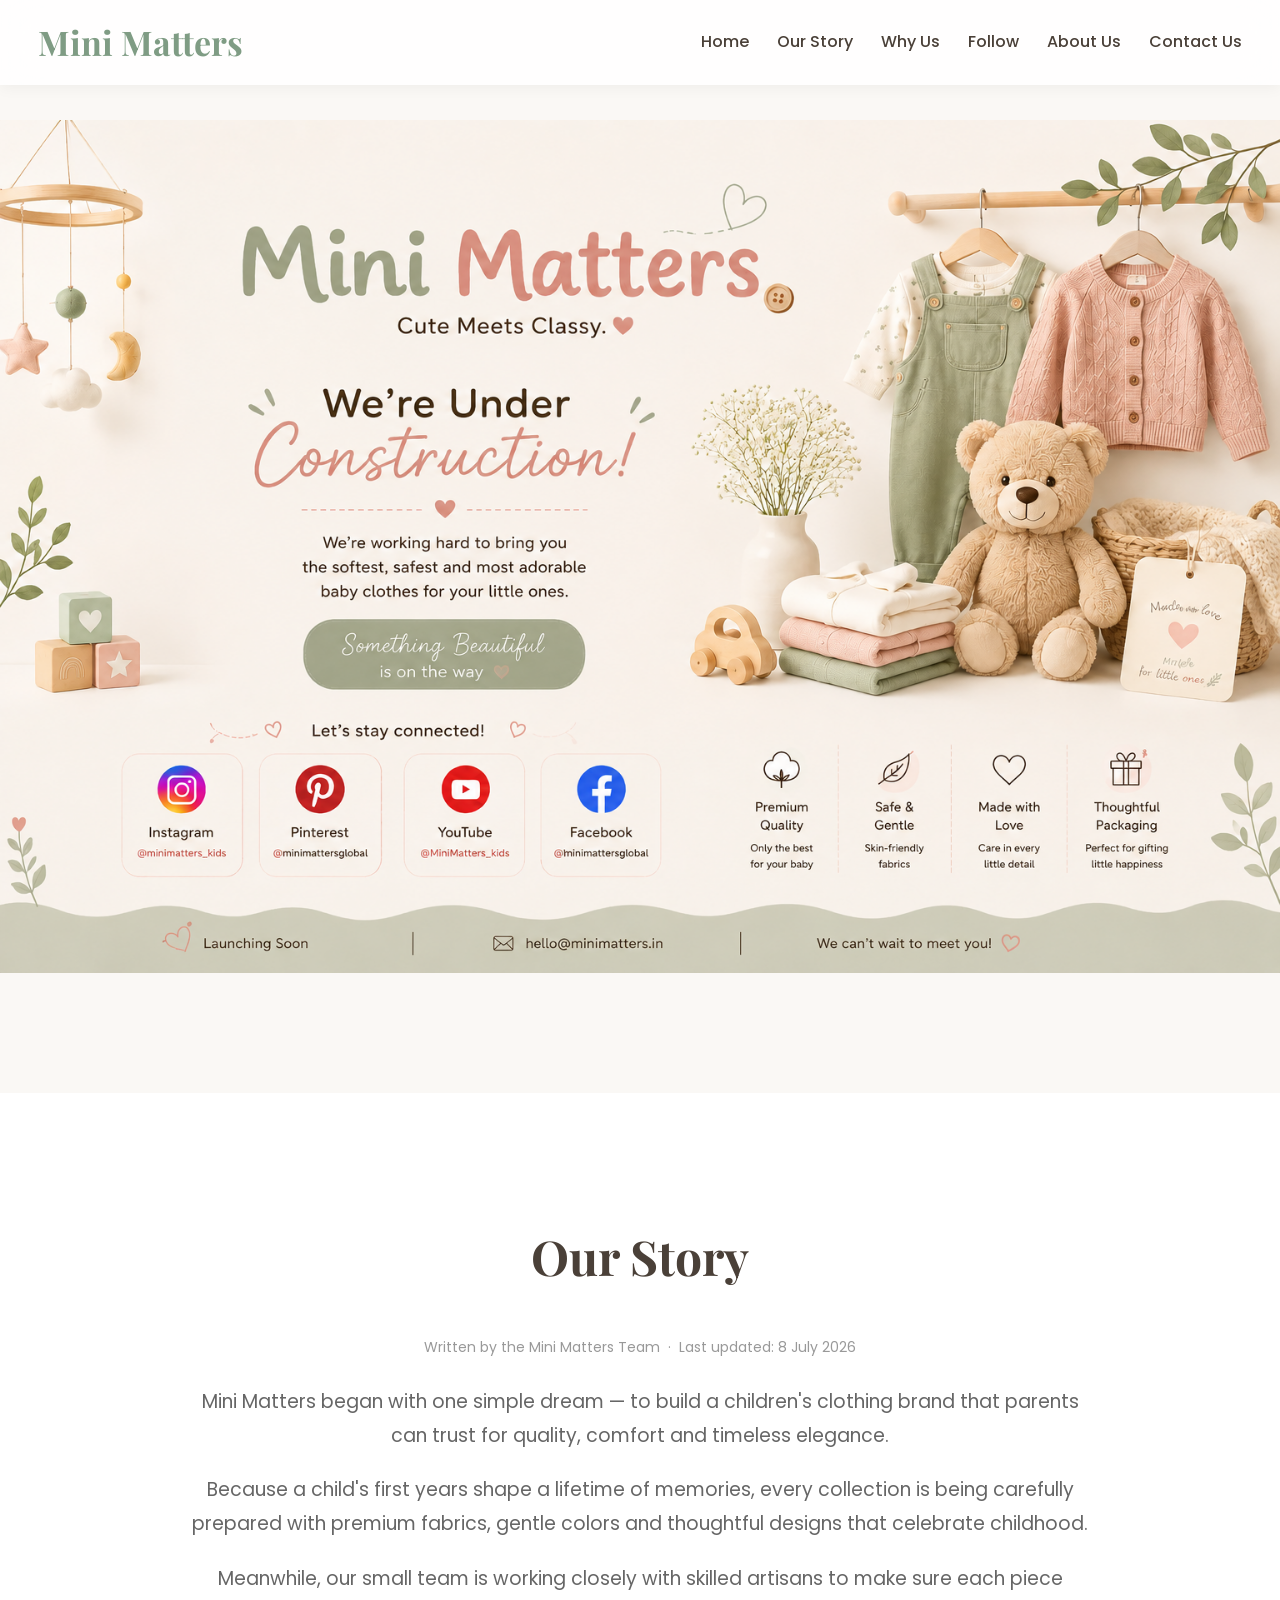
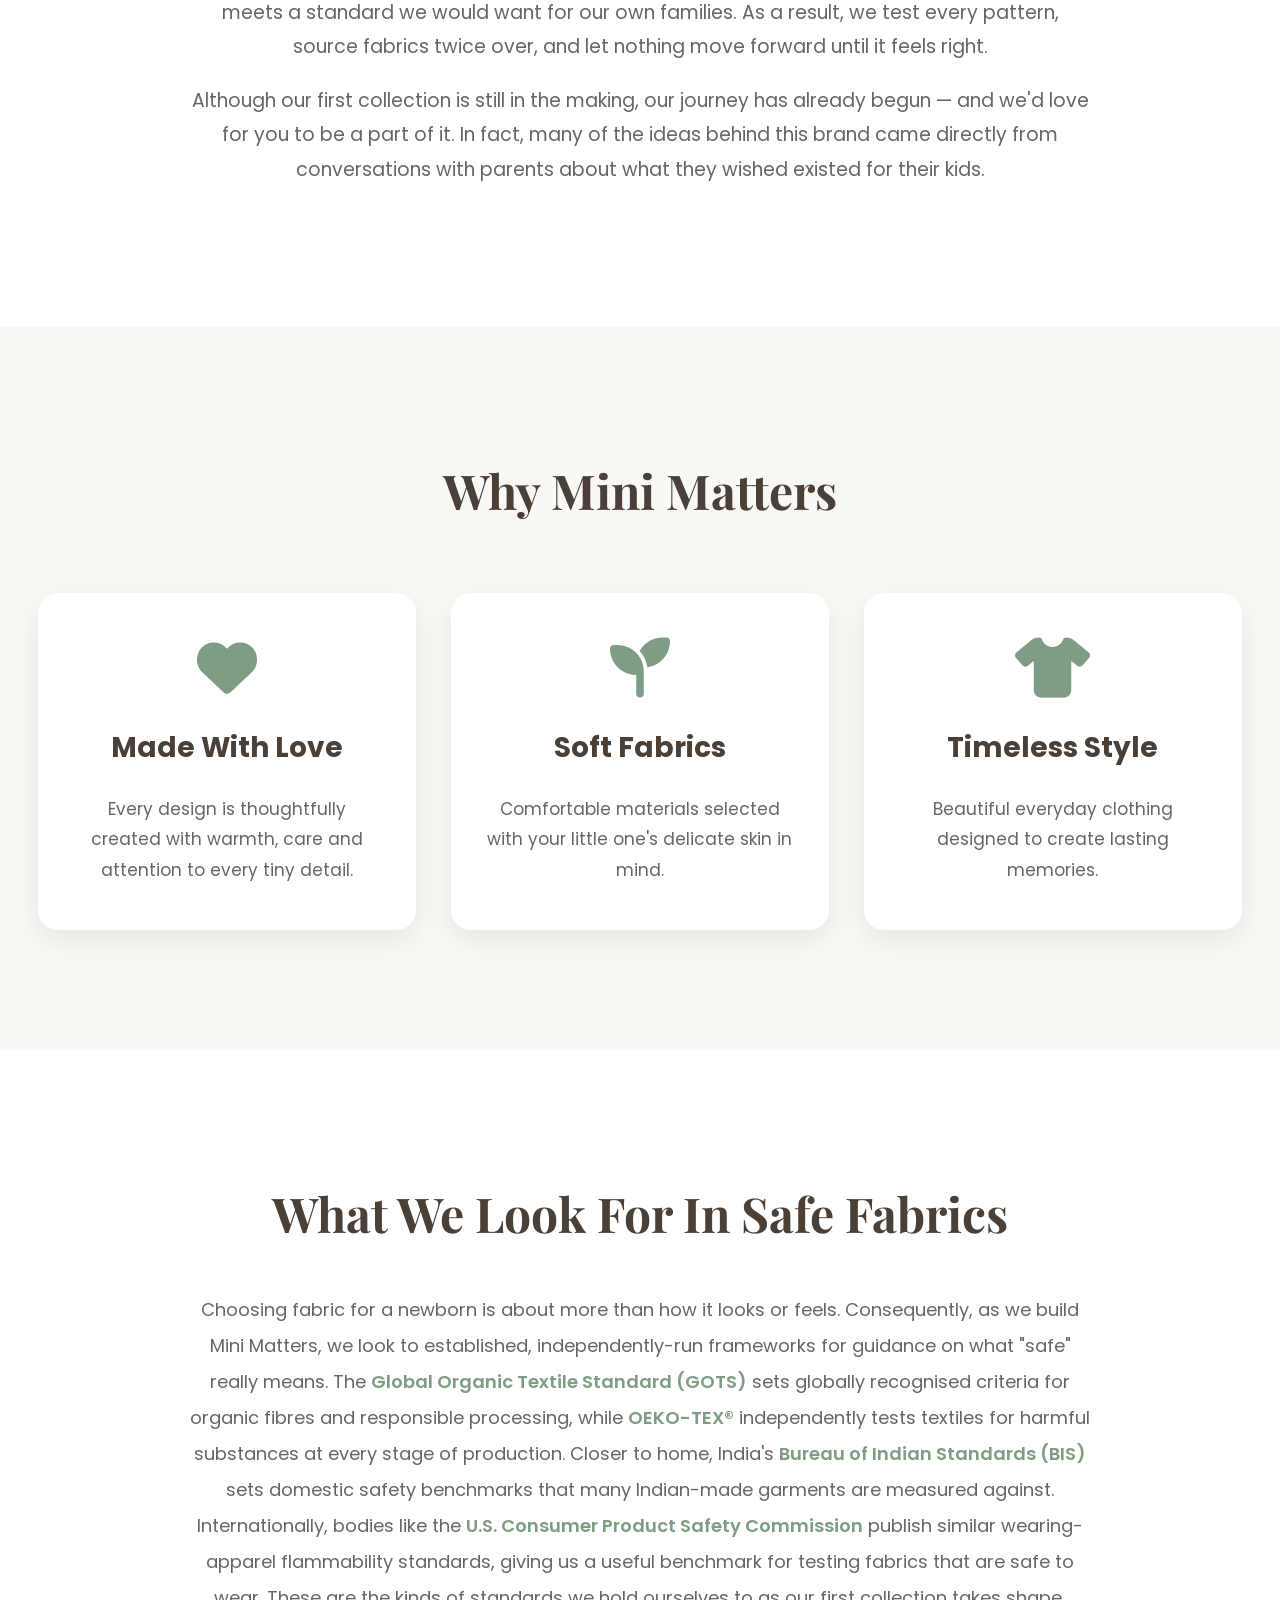
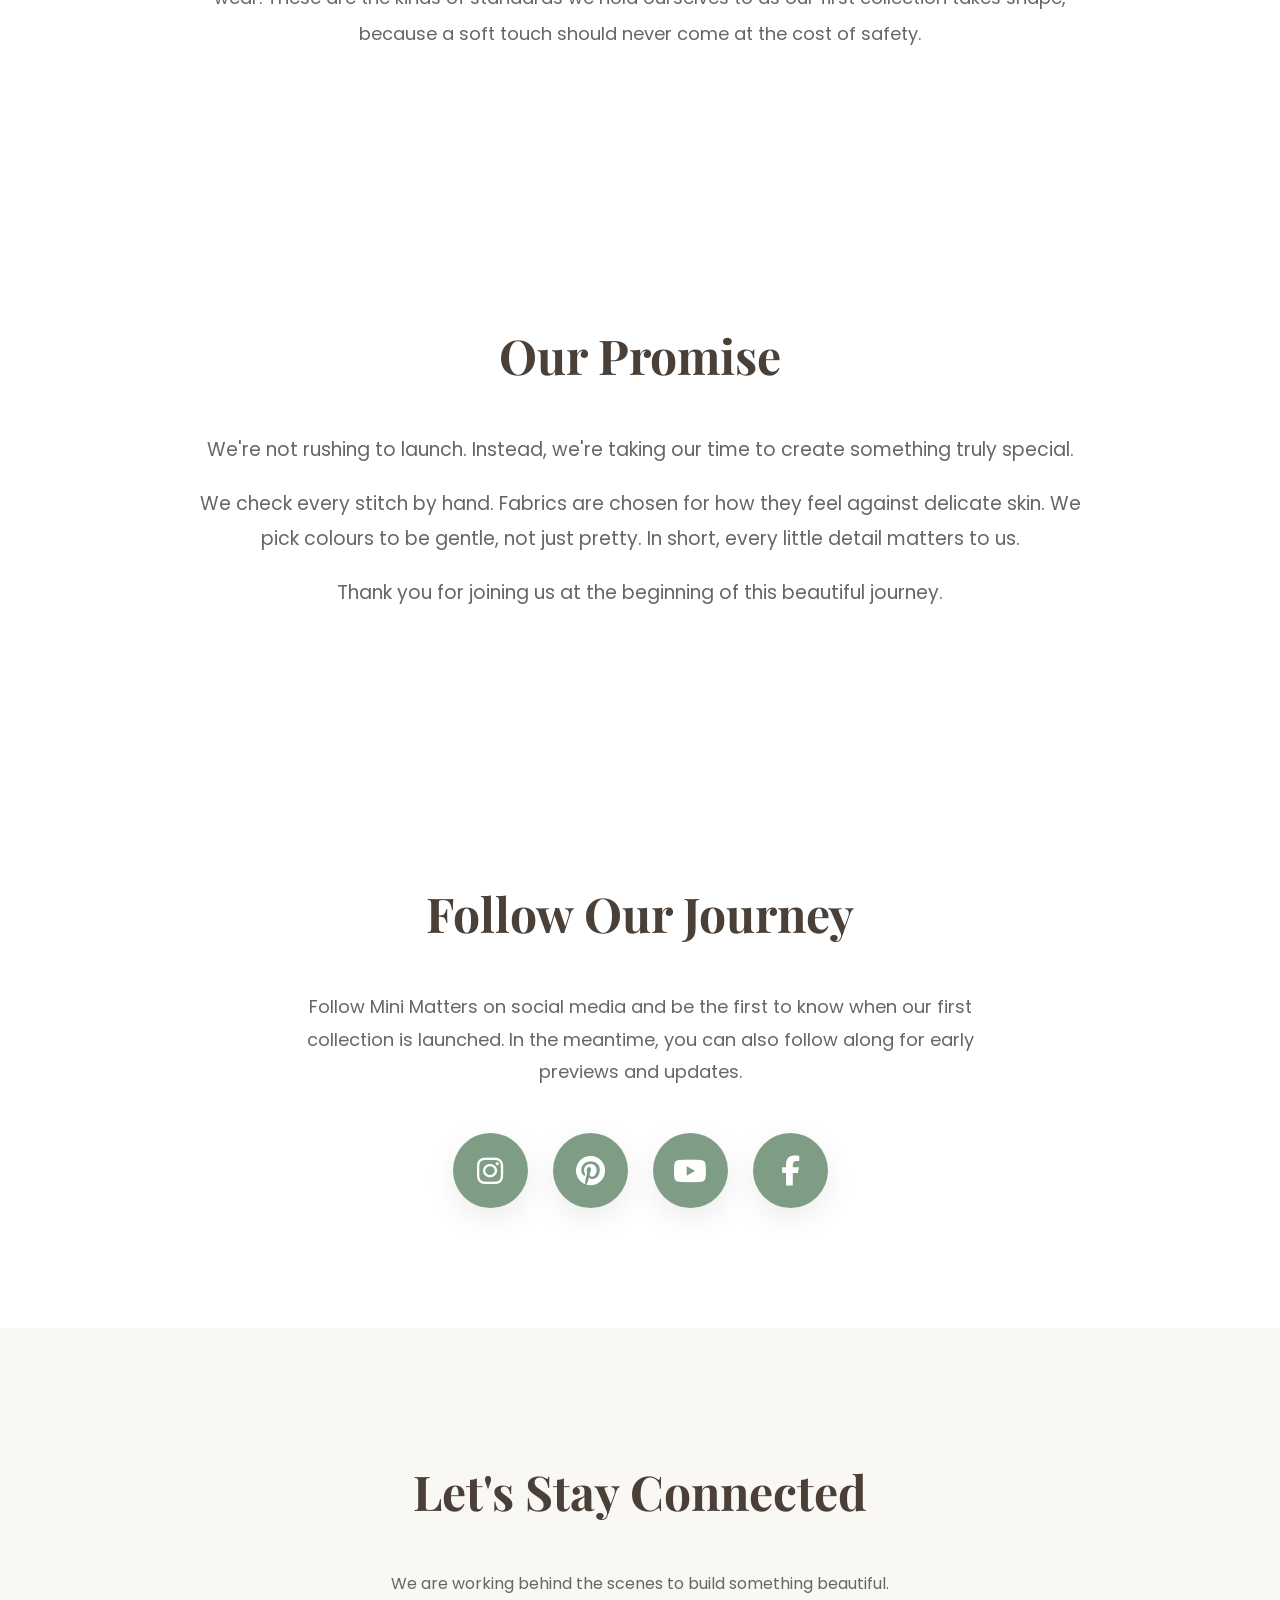
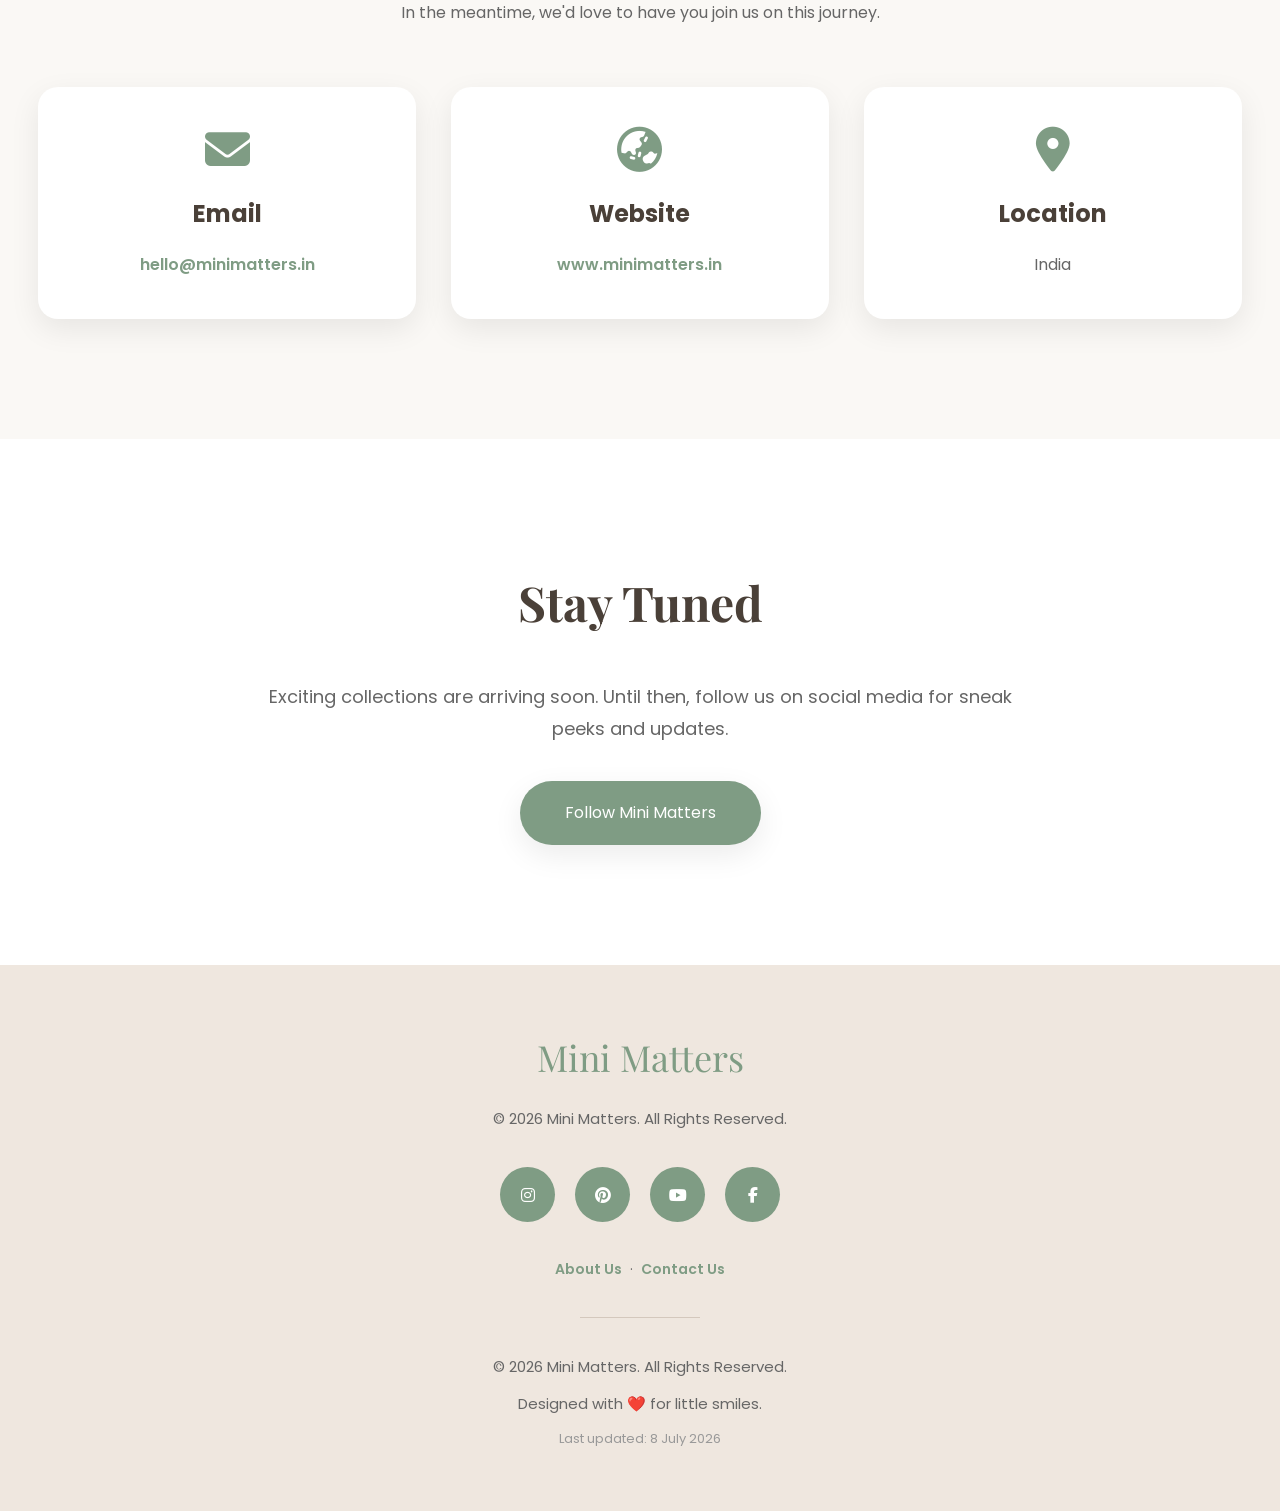
==== commit e0b022df: "Update index.html" ====
--- a/index.html
+++ b/index.html
@@ -7,7 +7,7 @@
 
     <meta name="viewport" content="width=device-width, initial-scale=1.0">
 
-    <title>Mini Matters | Premium Baby &amp; Kids Clothing, Launching 2026</title>
+    <title>Mini Matters | Premium Baby & Kids Clothing 2026</title>
 
     <meta name="description"
         content="Mini Matters is a premium baby clothing brand. Beautiful clothing thoughtfully designed for newborns, babies and kids. Launching Soon.">
@@ -29,7 +29,7 @@
 
     <meta property="og:type" content="website">
     <meta property="og:site_name" content="Mini Matters">
-    <meta property="og:title" content="Mini Matters | Premium Baby &amp; Kids Clothing, Launching 2026">
+    <meta property="og:title" content="Mini Matters | Premium Baby & Kids Clothing 2026">
     <meta property="og:description" content="Mini Matters is a premium baby clothing brand. Beautiful clothing thoughtfully designed for newborns, babies and kids. Launching Soon.">
     <meta property="og:url" content="https://minimatters.in/">
     <meta property="og:image" content="https://minimatters.in/assets/hero.webp">
@@ -38,7 +38,7 @@
     <!-- Twitter Card -->
 
     <meta name="twitter:card" content="summary_large_image">
-    <meta name="twitter:title" content="Mini Matters | Premium Baby &amp; Kids Clothing, Launching 2026">
+    <meta name="twitter:title" content="Mini Matters | Premium Baby & Kids Clothing 2026">
     <meta name="twitter:description" content="Premium baby clothing, thoughtfully designed for newborns, babies and kids. Launching Soon.">
     <meta name="twitter:image" content="https://minimatters.in/assets/hero.webp">
 
@@ -121,7 +121,8 @@
     {
       "@context": "https://schema.org",
       "@type": "Article",
-      "headline": "Mini Matters | Premium Baby & Kids Clothing, Launching 2026",
+      "headline": "Mini Matters | Premium Baby & Kids Clothing 2026",
+      "image": "https://minimatters.in/assets/hero.webp",
       "author": {
         "@type": "Organization",
         "name": "Mini Matters Team",
@@ -312,8 +313,8 @@
 
 Meanwhile, our small team is working closely with skilled artisans
 to make sure each piece meets a standard we would want for our own families.
-As a result, patterns are tested, fabrics are sourced twice over,
-and nothing moves forward until it feels right.
+As a result, we test every pattern, source fabrics twice over,
+and let nothing move forward until it feels right.
 
 </p>
 
@@ -444,6 +445,8 @@
 independently tests textiles for harmful substances at every stage of production.
 Closer to home, India's <a href="https://www.bis.gov.in/" target="_blank" rel="noopener" style="color:#7F9C84;font-weight:600;">Bureau of Indian Standards (BIS)</a>
 sets domestic safety benchmarks that many Indian-made garments are measured against.
+Internationally, bodies like the <a href="https://www.cpsc.gov/Business--Manufacturing/Business-Education/Business-Guidance/Flammable-Fabrics-Act" target="_blank" rel="noopener" style="color:#7F9C84;font-weight:600;">U.S. Consumer Product Safety Commission</a>
+publish similar wearing-apparel flammability standards, giving us a useful benchmark for testing fabrics that are safe to wear.
 These are the kinds of standards we hold ourselves to as our first collection takes shape,
 because a soft touch should never come at the cost of safety.
 
@@ -478,11 +481,11 @@
 
 <p>
 
-Every stitch is checked by hand.
+We check every stitch by hand.
 
 Fabrics are chosen for how they feel against delicate skin.
 
-Colours are picked to be gentle, not just pretty.
+We pick colours to be gentle, not just pretty.
 
 In short, every little detail matters to us.
 
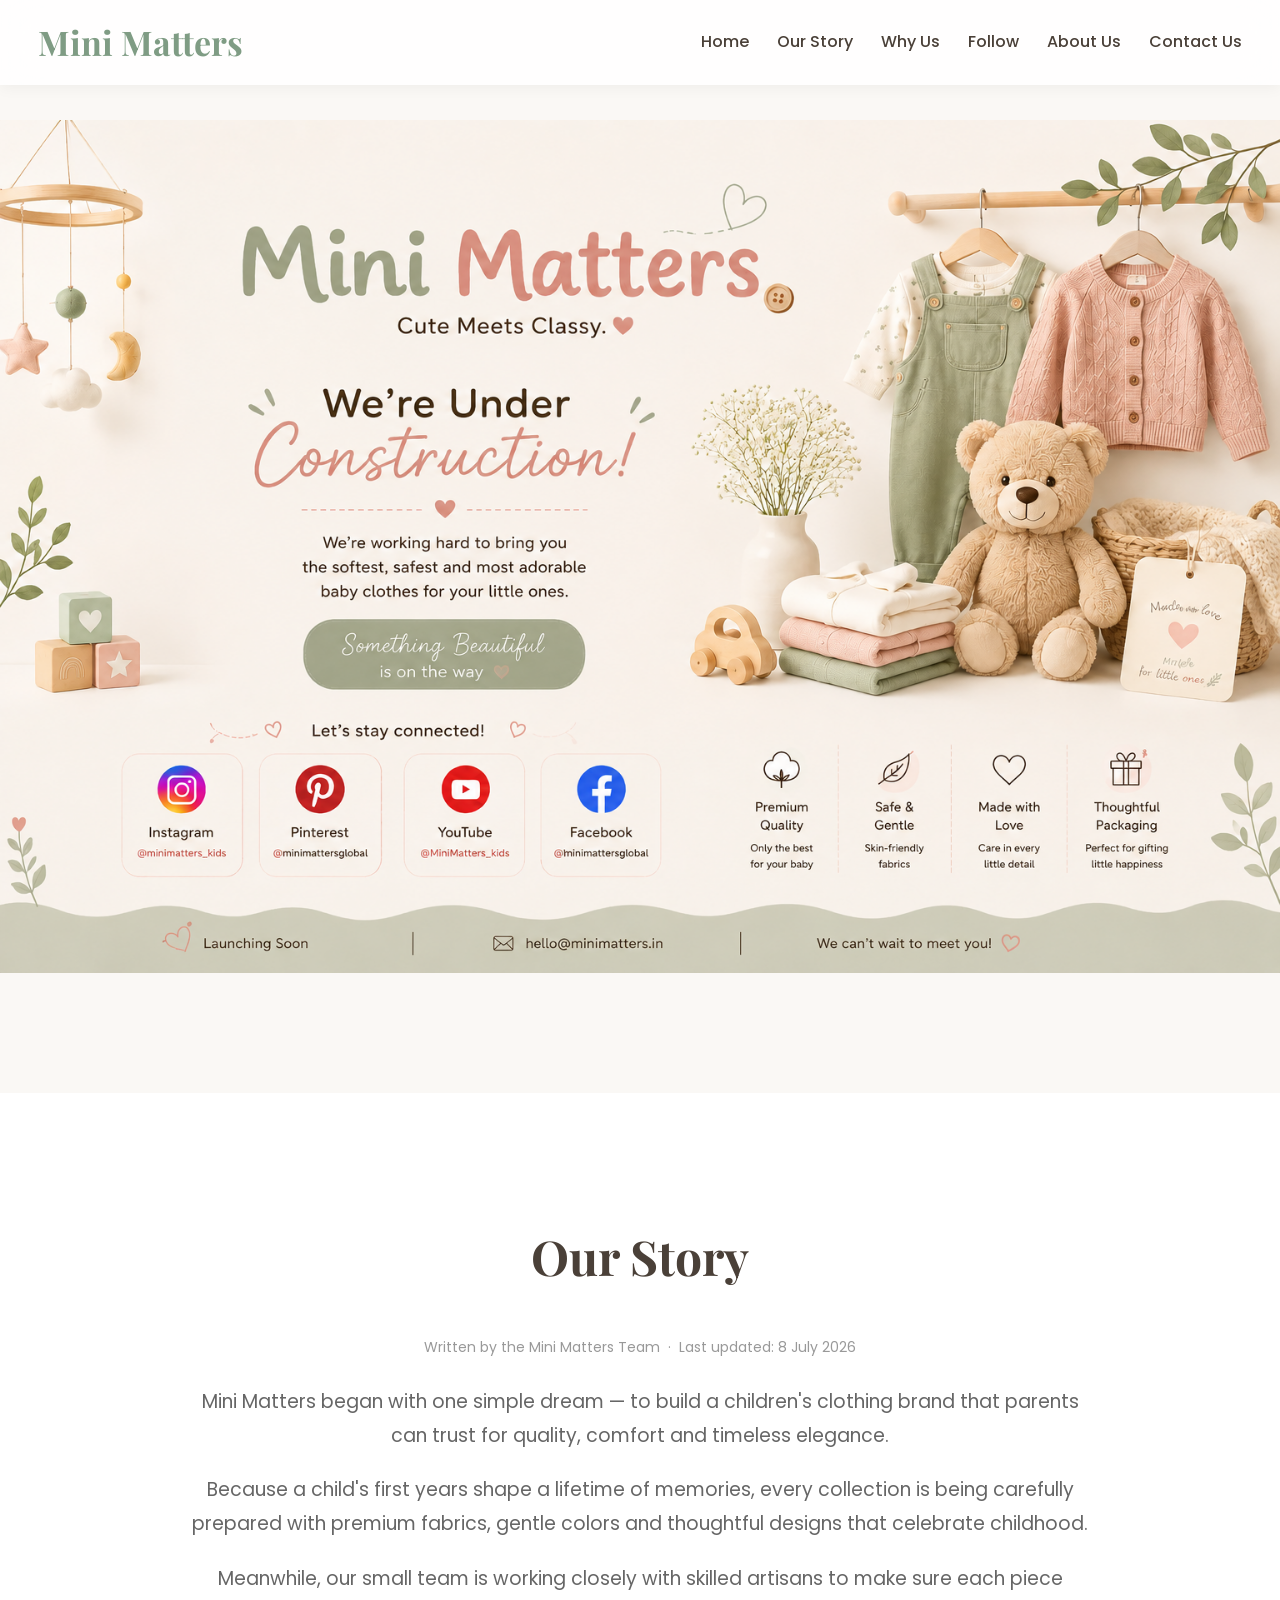
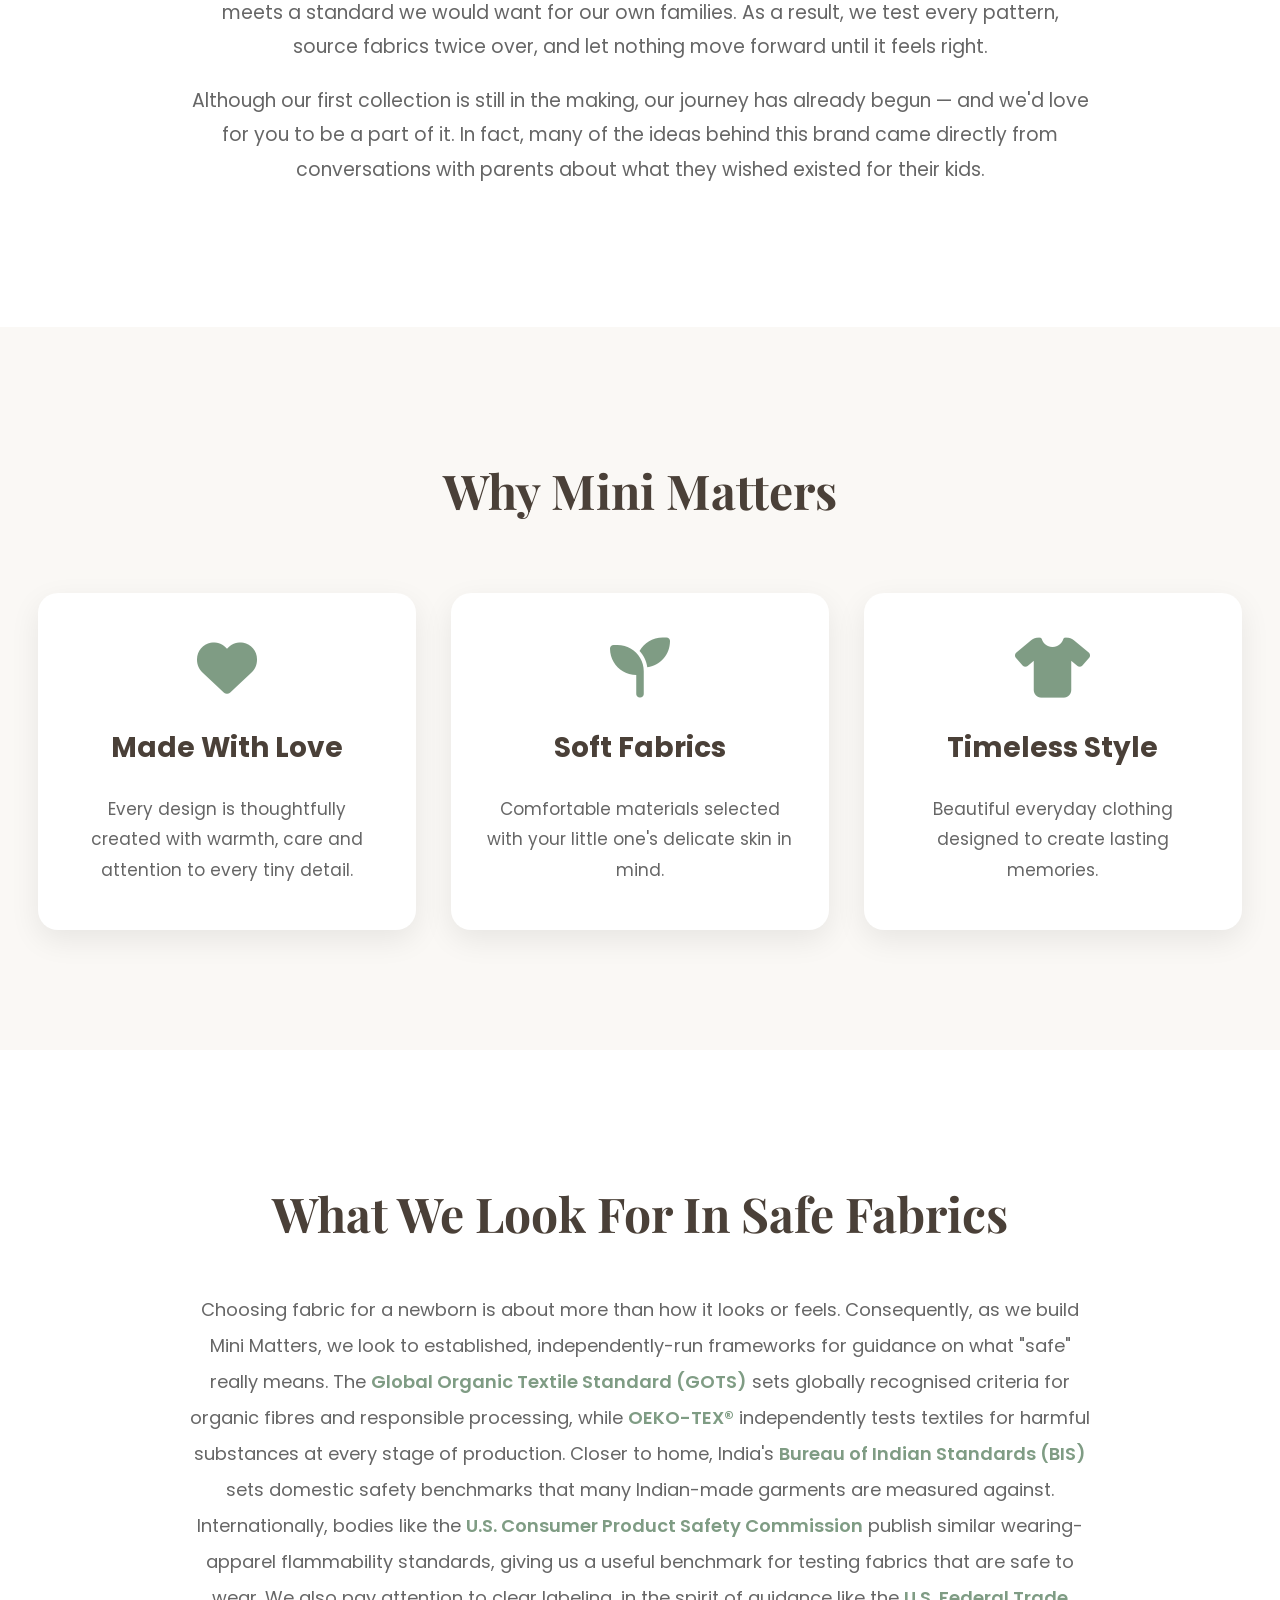
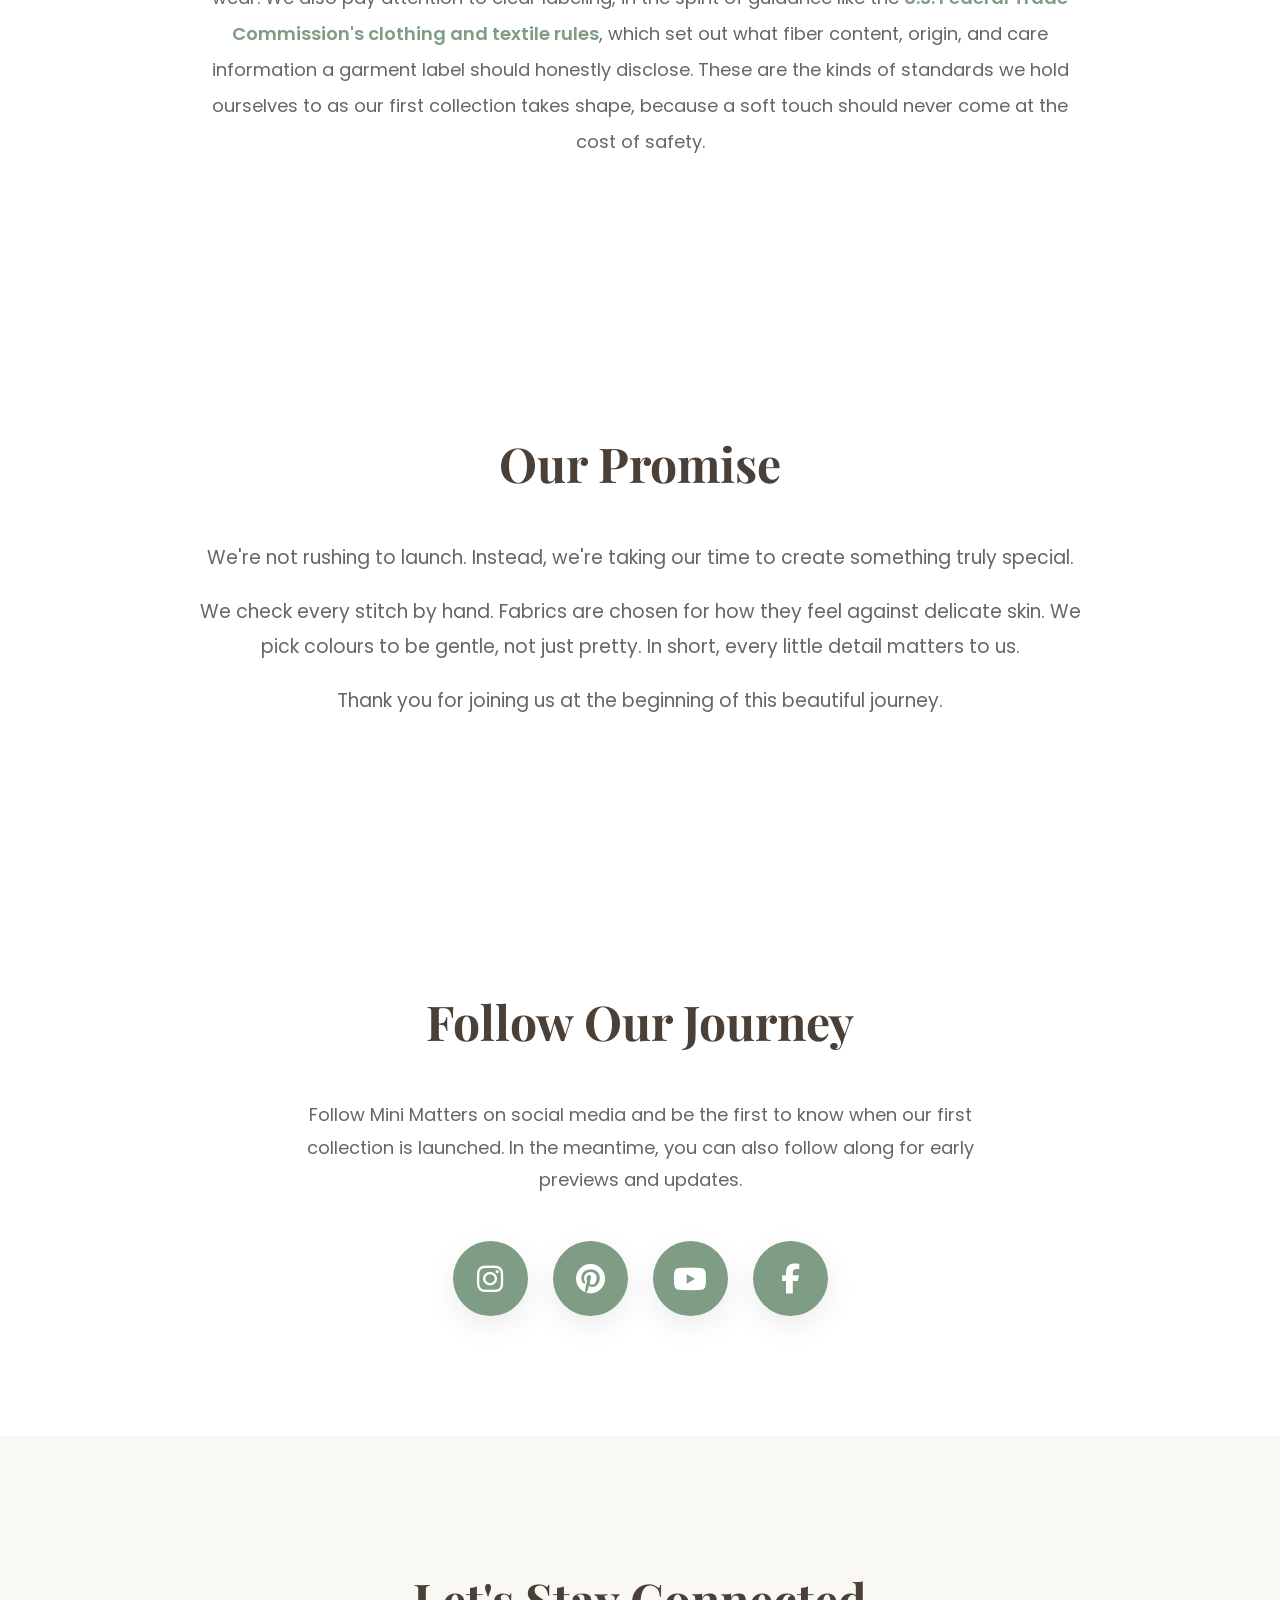
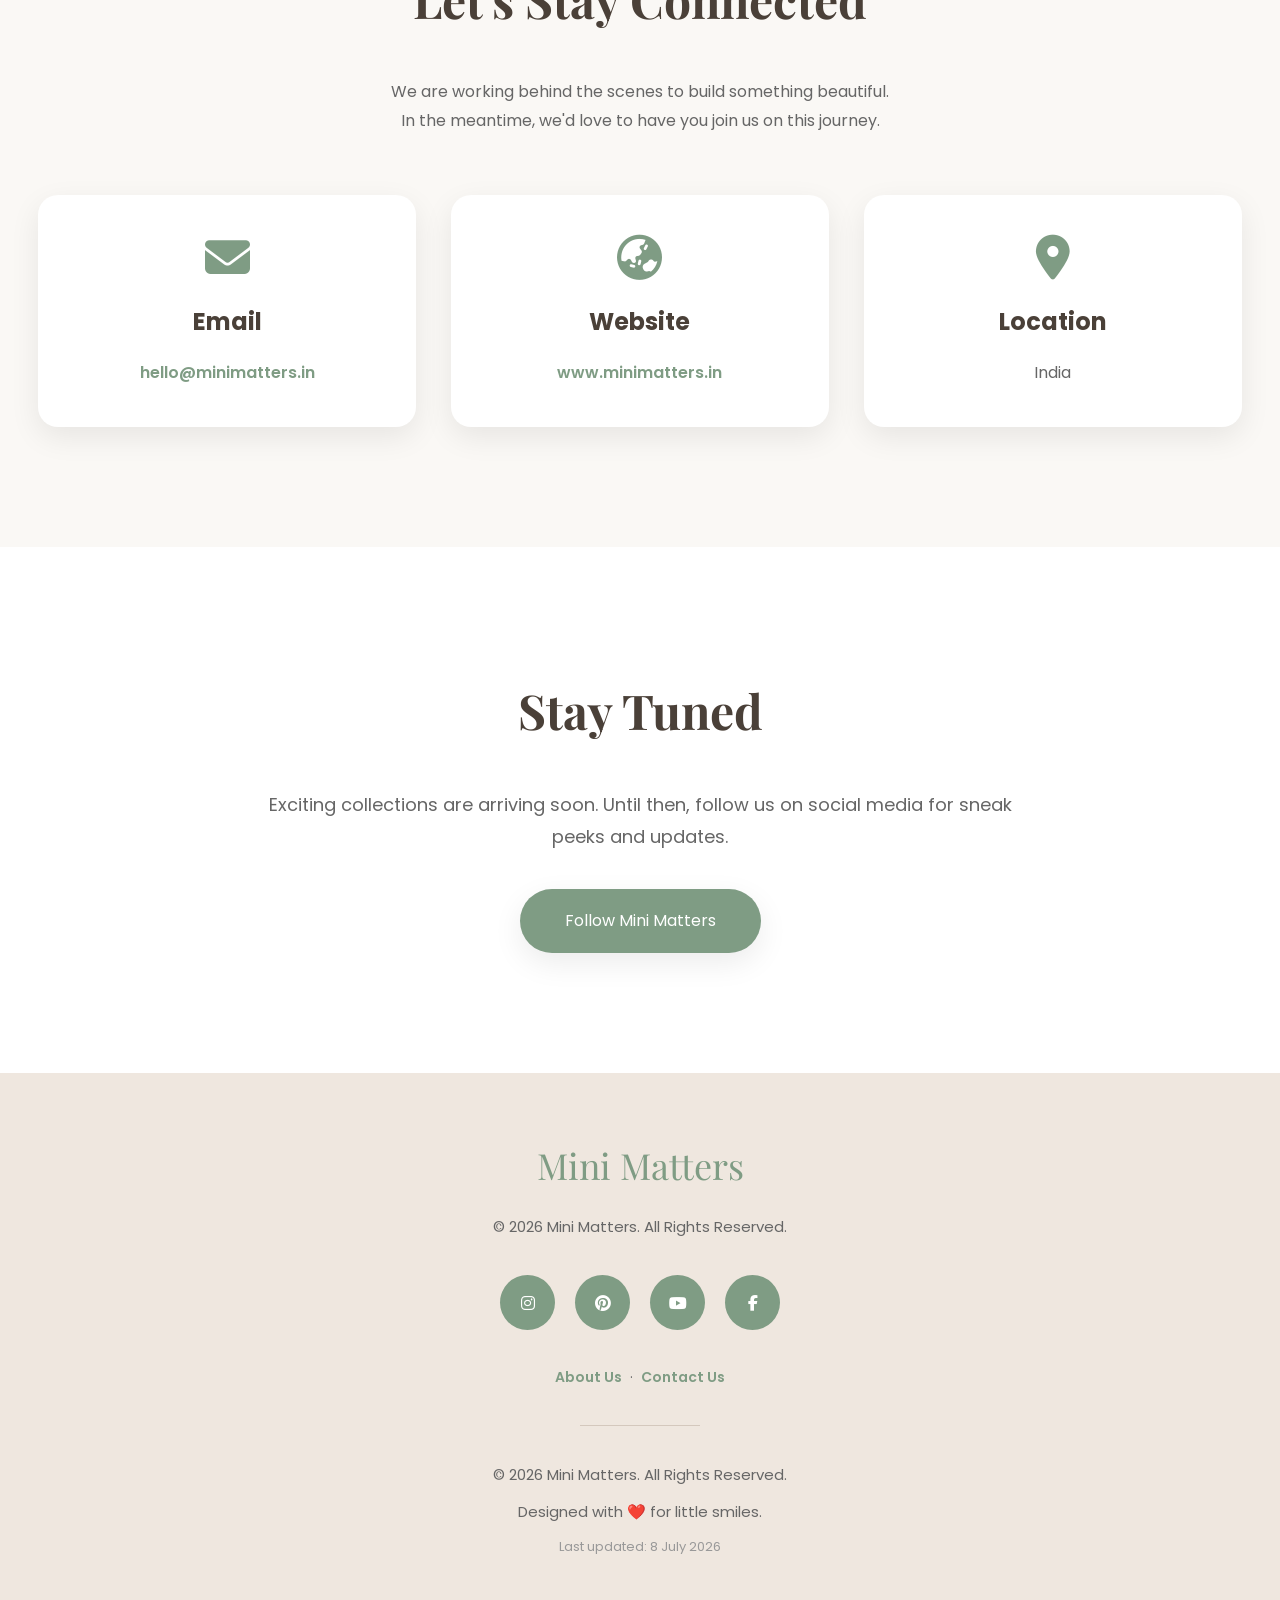
==== commit 4dd4cfba: "Update index.html" ====
--- a/index.html
+++ b/index.html
@@ -447,6 +447,9 @@
 sets domestic safety benchmarks that many Indian-made garments are measured against.
 Internationally, bodies like the <a href="https://www.cpsc.gov/Business--Manufacturing/Business-Education/Business-Guidance/Flammable-Fabrics-Act" target="_blank" rel="noopener" style="color:#7F9C84;font-weight:600;">U.S. Consumer Product Safety Commission</a>
 publish similar wearing-apparel flammability standards, giving us a useful benchmark for testing fabrics that are safe to wear.
+We also pay attention to clear labeling, in the spirit of guidance like the
+<a href="https://www.ftc.gov/business-guidance/industry/clothing-and-textiles" target="_blank" rel="noopener" style="color:#7F9C84;font-weight:600;">U.S. Federal Trade Commission's clothing and textile rules</a>,
+which set out what fiber content, origin, and care information a garment label should honestly disclose.
 These are the kinds of standards we hold ourselves to as our first collection takes shape,
 because a soft touch should never come at the cost of safety.
 
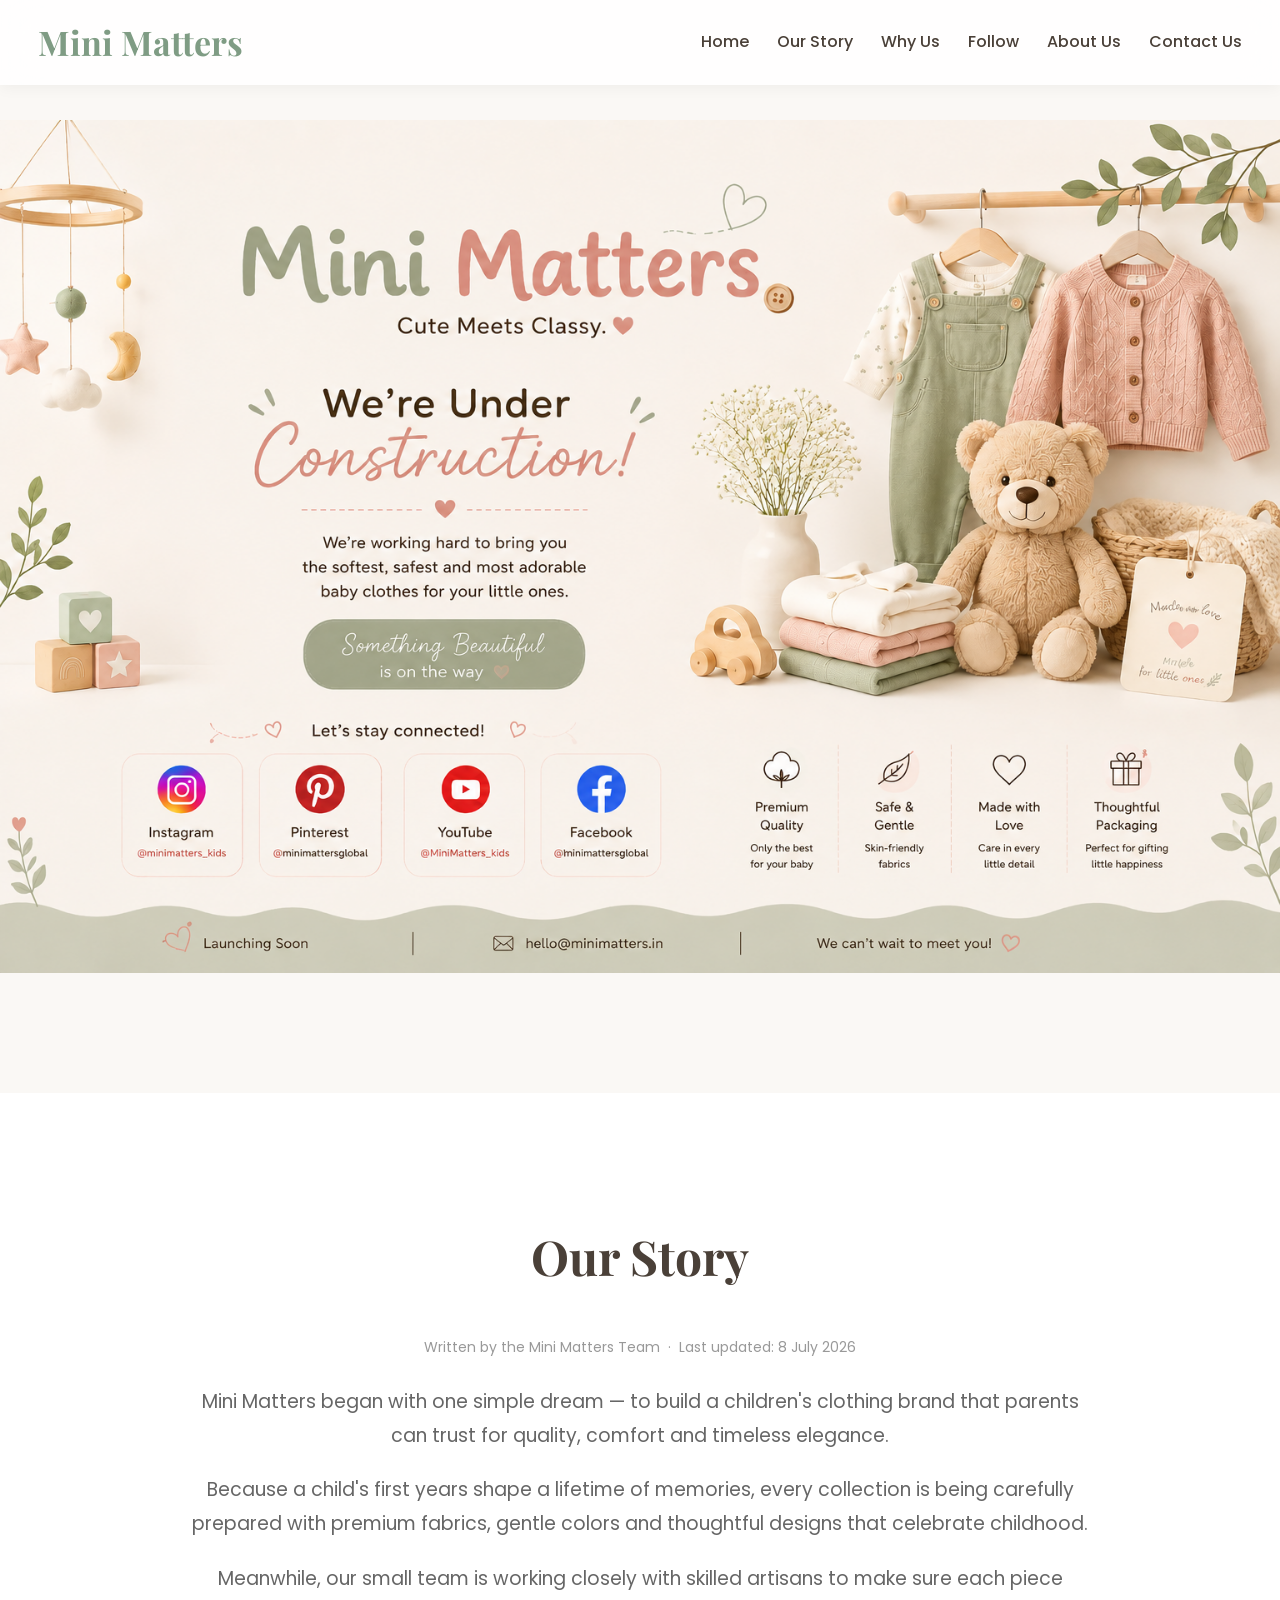
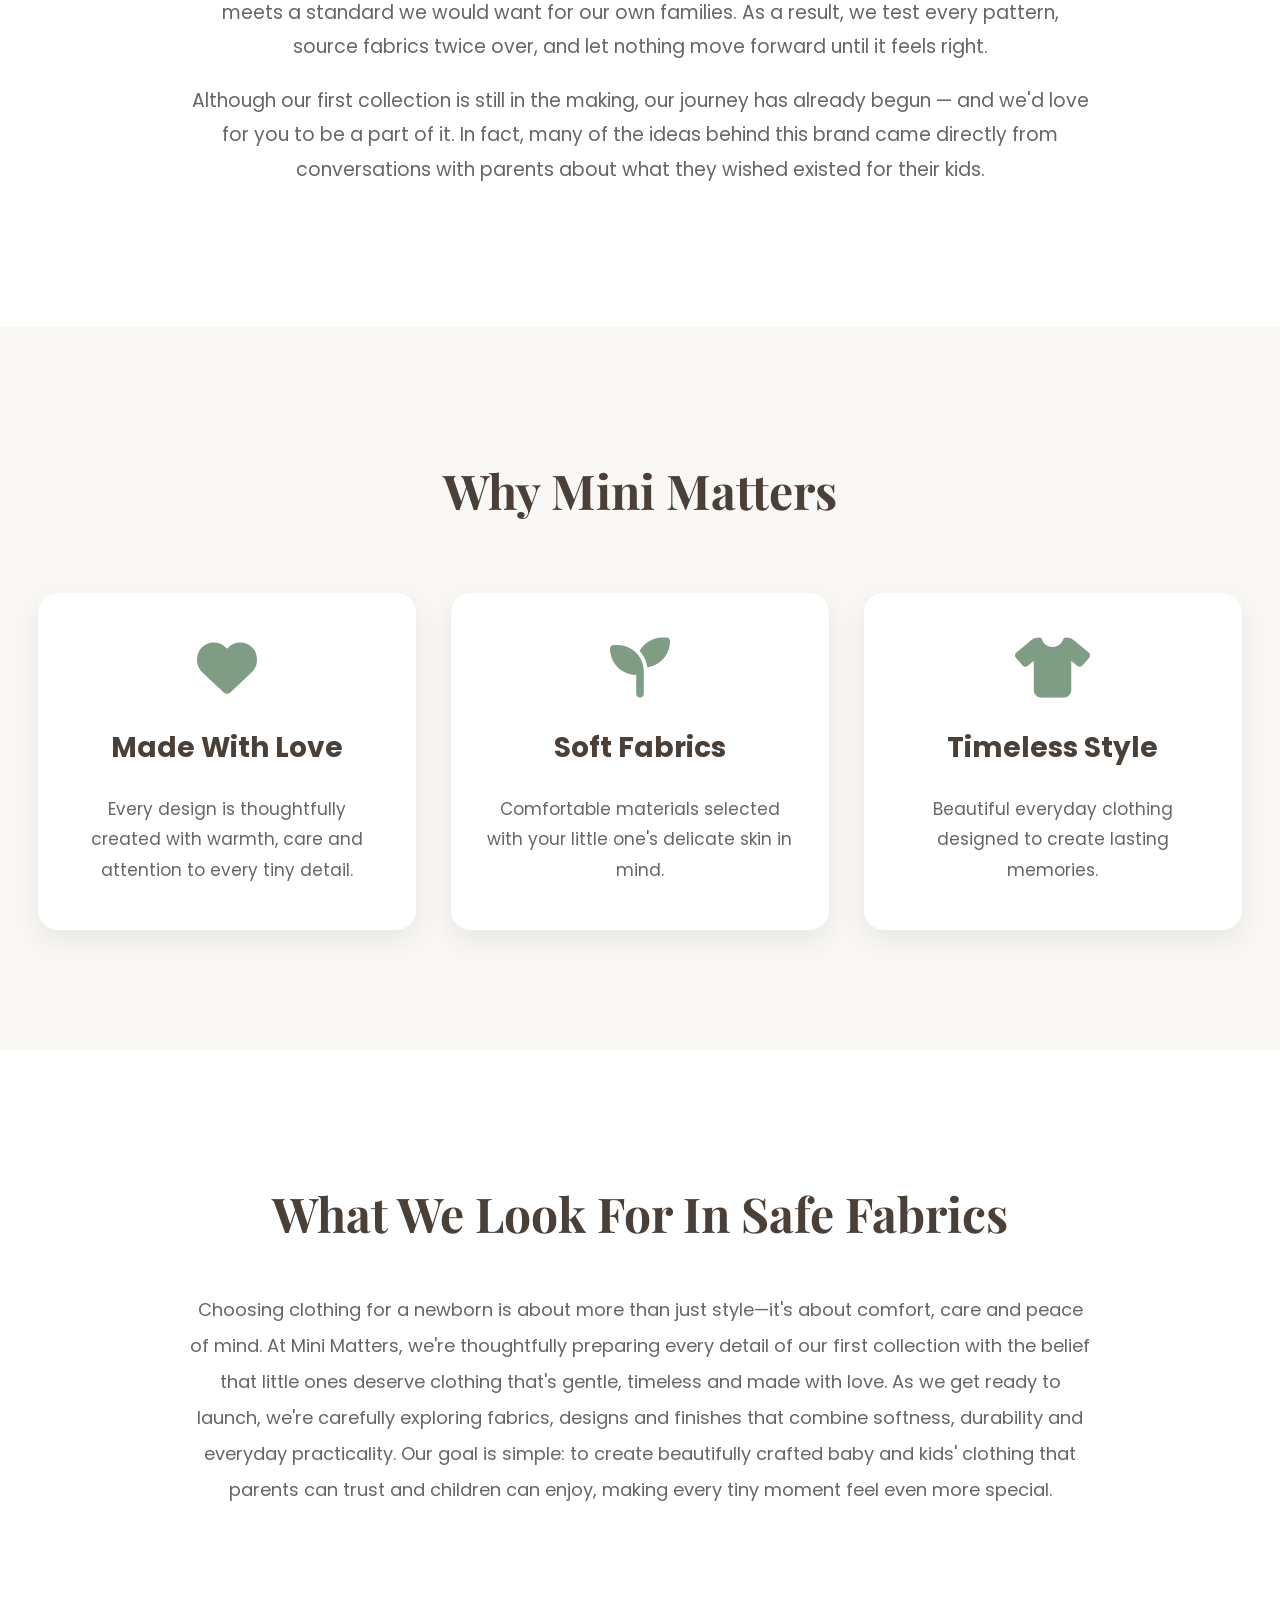
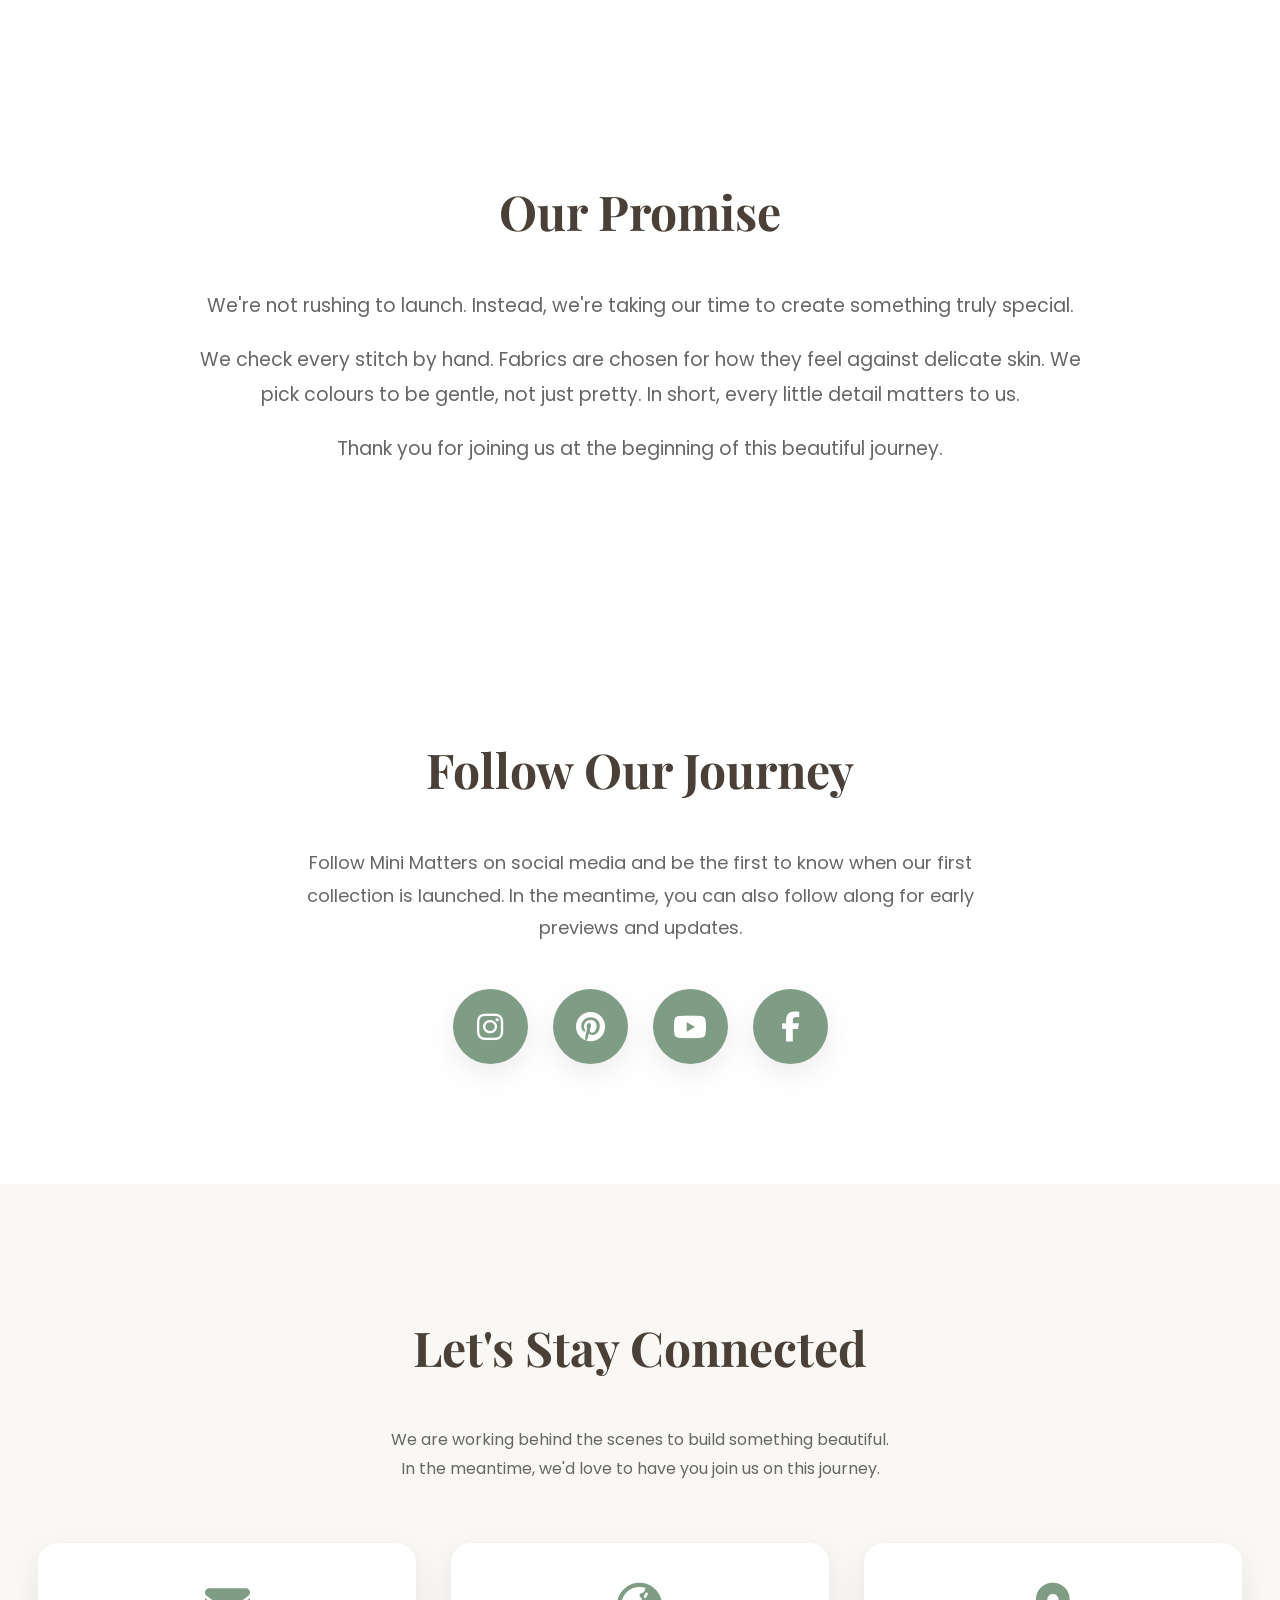
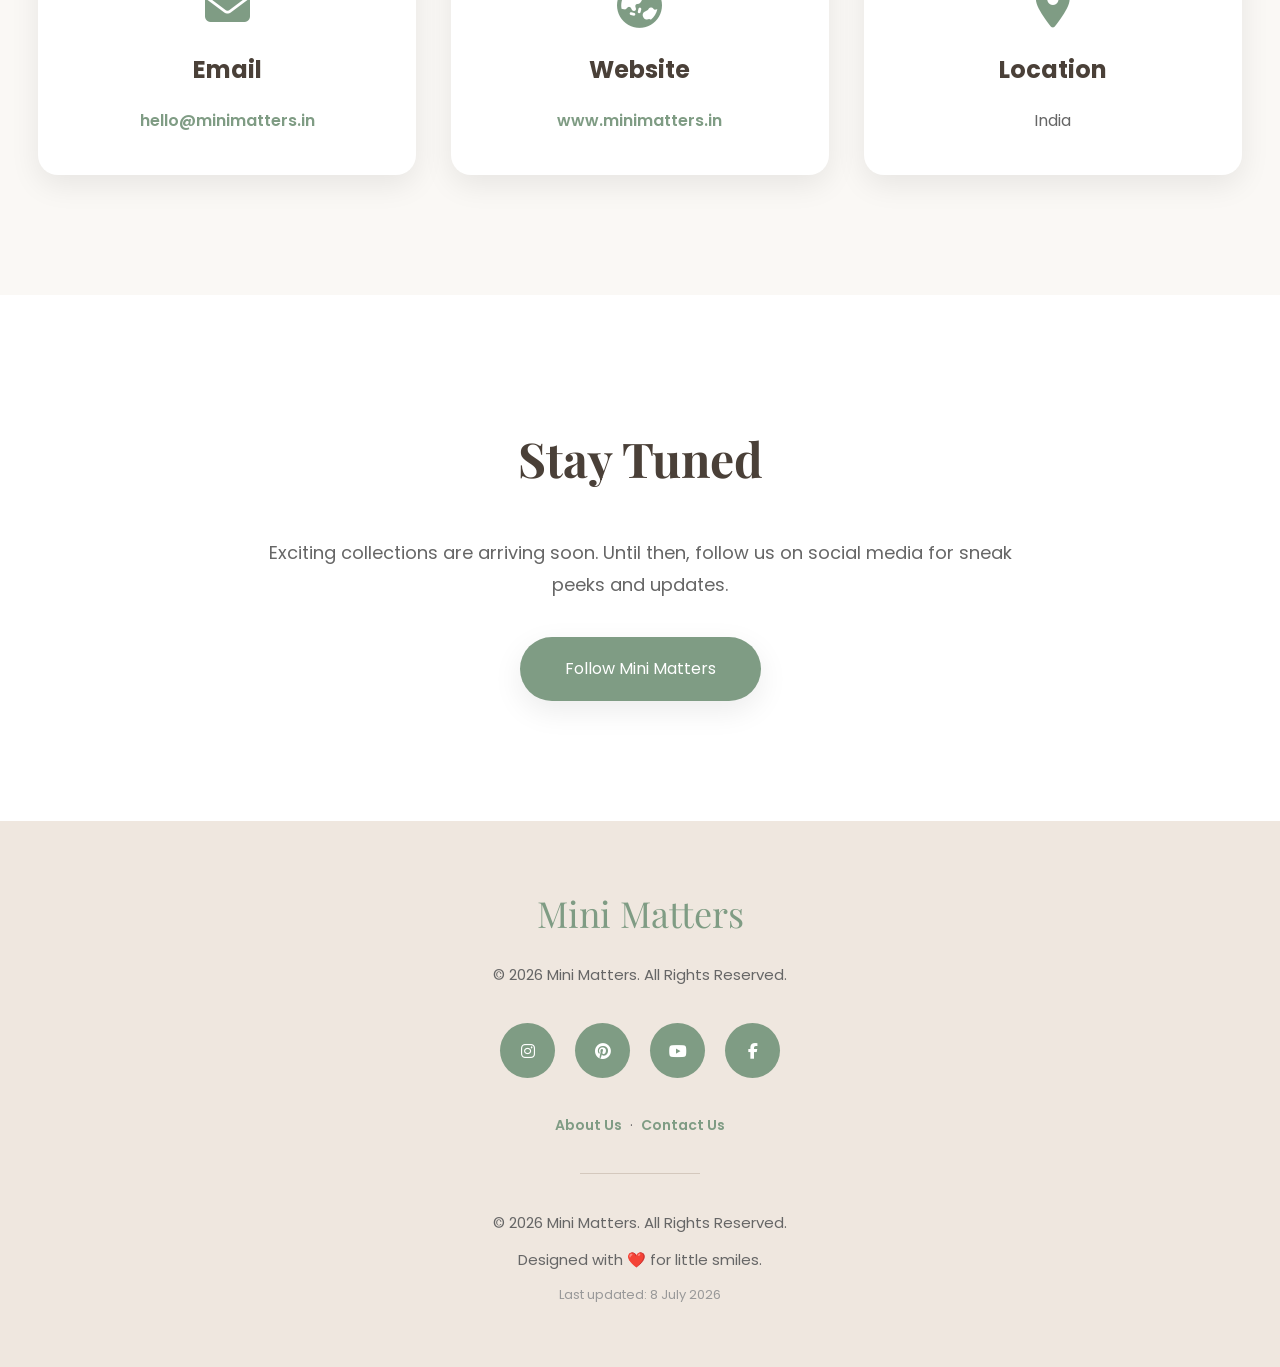
==== commit 3300106c: "Update index.html" ====
--- a/index.html
+++ b/index.html
@@ -436,22 +436,7 @@
 font-size:18px;
 line-height:2;">
 
-Choosing fabric for a newborn is about more than how it looks or feels.
-Consequently, as we build Mini Matters, we look to established,
-independently-run frameworks for guidance on what "safe" really means.
-The <a href="https://global-standard.org/" target="_blank" rel="noopener" style="color:#7F9C84;font-weight:600;">Global Organic Textile Standard (GOTS)</a>
-sets globally recognised criteria for organic fibres and responsible processing,
-while <a href="https://www.oeko-tex.com/en/" target="_blank" rel="noopener" style="color:#7F9C84;font-weight:600;">OEKO-TEX®</a>
-independently tests textiles for harmful substances at every stage of production.
-Closer to home, India's <a href="https://www.bis.gov.in/" target="_blank" rel="noopener" style="color:#7F9C84;font-weight:600;">Bureau of Indian Standards (BIS)</a>
-sets domestic safety benchmarks that many Indian-made garments are measured against.
-Internationally, bodies like the <a href="https://www.cpsc.gov/Business--Manufacturing/Business-Education/Business-Guidance/Flammable-Fabrics-Act" target="_blank" rel="noopener" style="color:#7F9C84;font-weight:600;">U.S. Consumer Product Safety Commission</a>
-publish similar wearing-apparel flammability standards, giving us a useful benchmark for testing fabrics that are safe to wear.
-We also pay attention to clear labeling, in the spirit of guidance like the
-<a href="https://www.ftc.gov/business-guidance/industry/clothing-and-textiles" target="_blank" rel="noopener" style="color:#7F9C84;font-weight:600;">U.S. Federal Trade Commission's clothing and textile rules</a>,
-which set out what fiber content, origin, and care information a garment label should honestly disclose.
-These are the kinds of standards we hold ourselves to as our first collection takes shape,
-because a soft touch should never come at the cost of safety.
+Choosing clothing for a newborn is about more than just style—it's about comfort, care and peace of mind. At Mini Matters, we're thoughtfully preparing every detail of our first collection with the belief that little ones deserve clothing that's gentle, timeless and made with love. As we get ready to launch, we're carefully exploring fabrics, designs and finishes that combine softness, durability and everyday practicality. Our goal is simple: to create beautifully crafted baby and kids' clothing that parents can trust and children can enjoy, making every tiny moment feel even more special.
 
 </p>
 
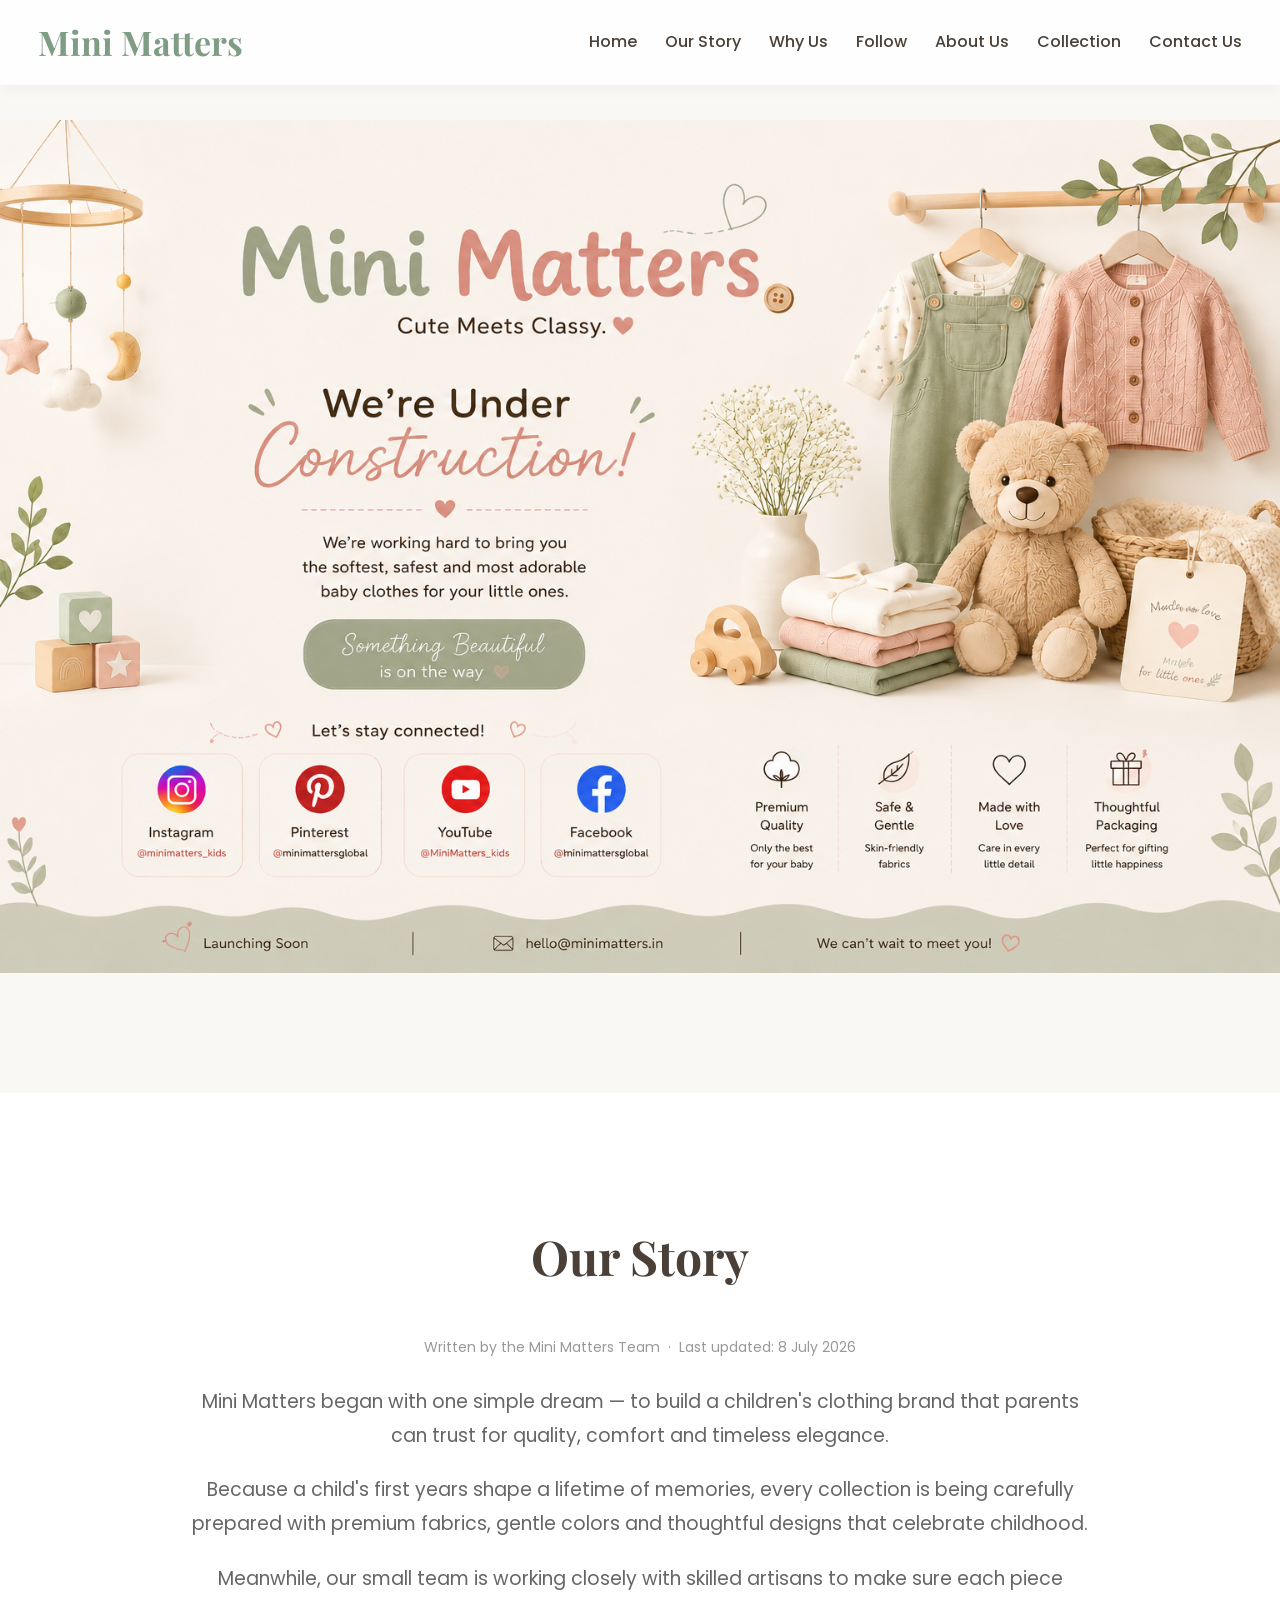
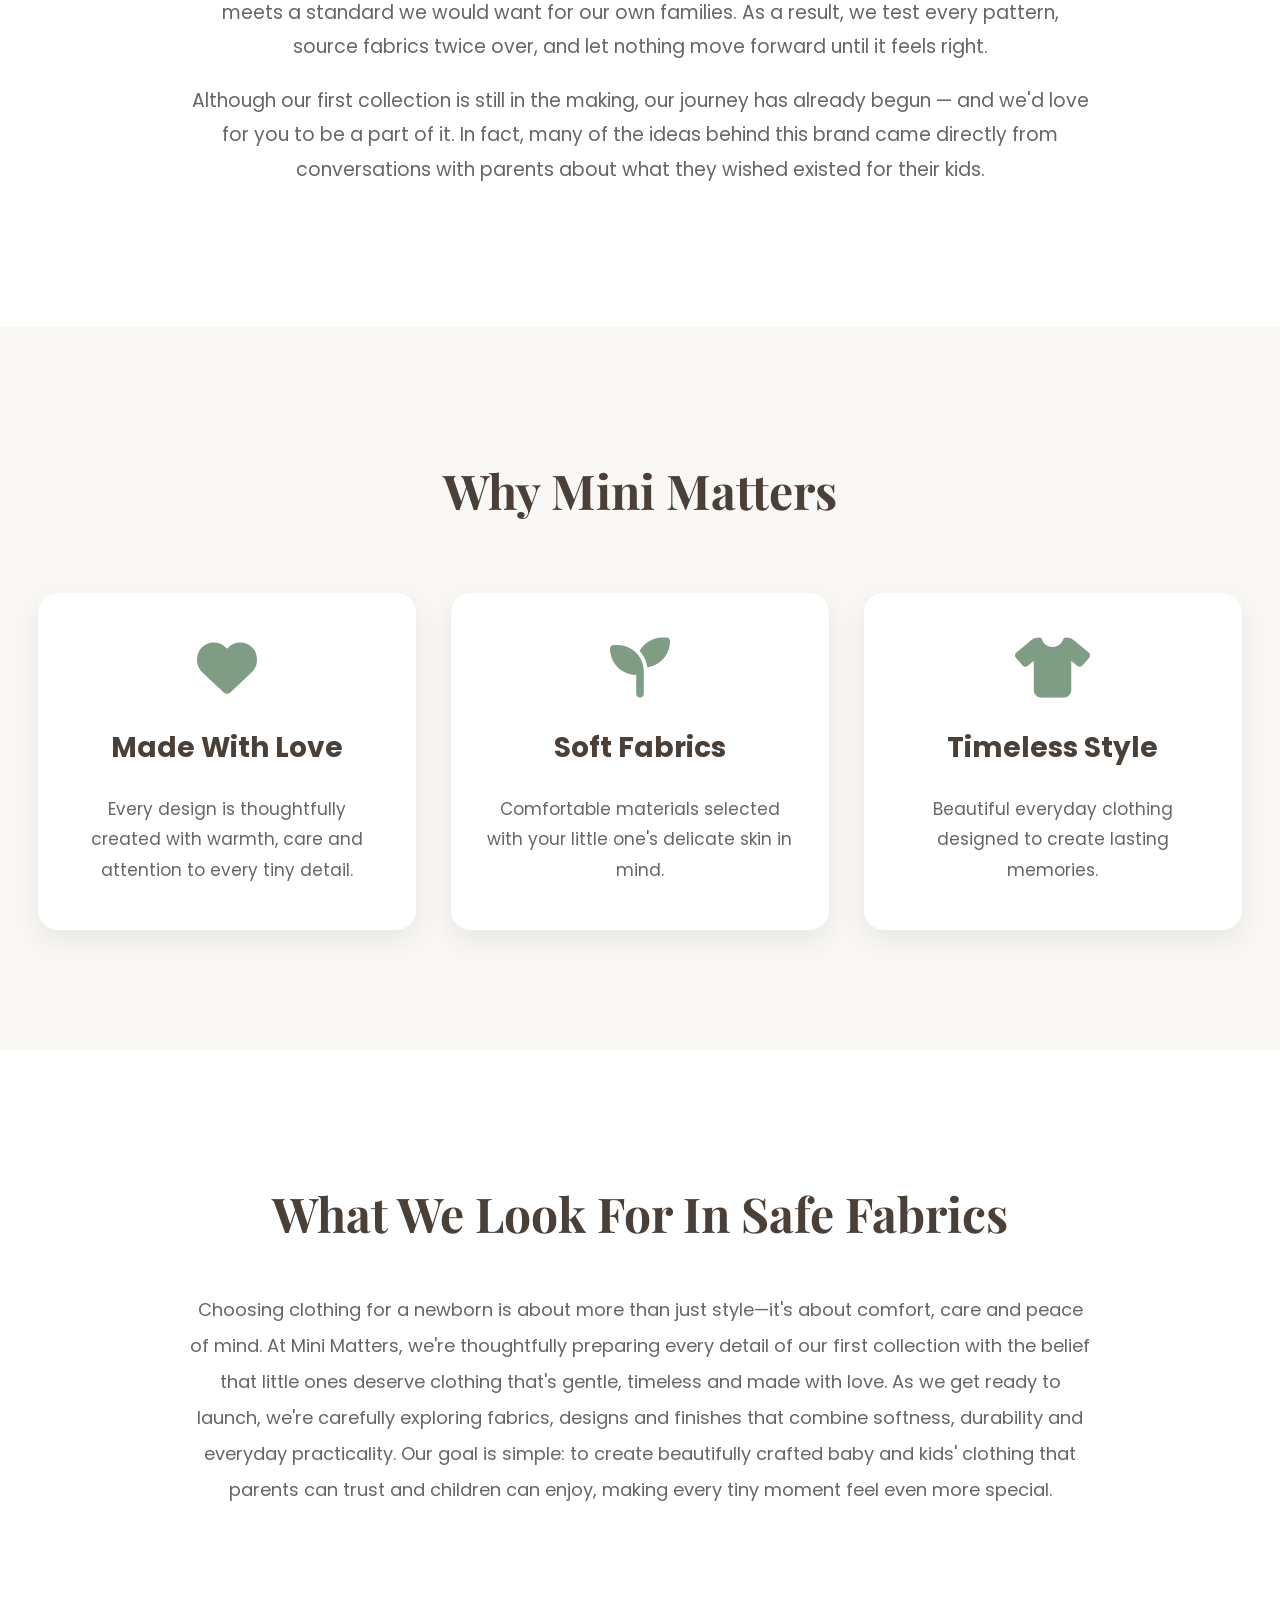
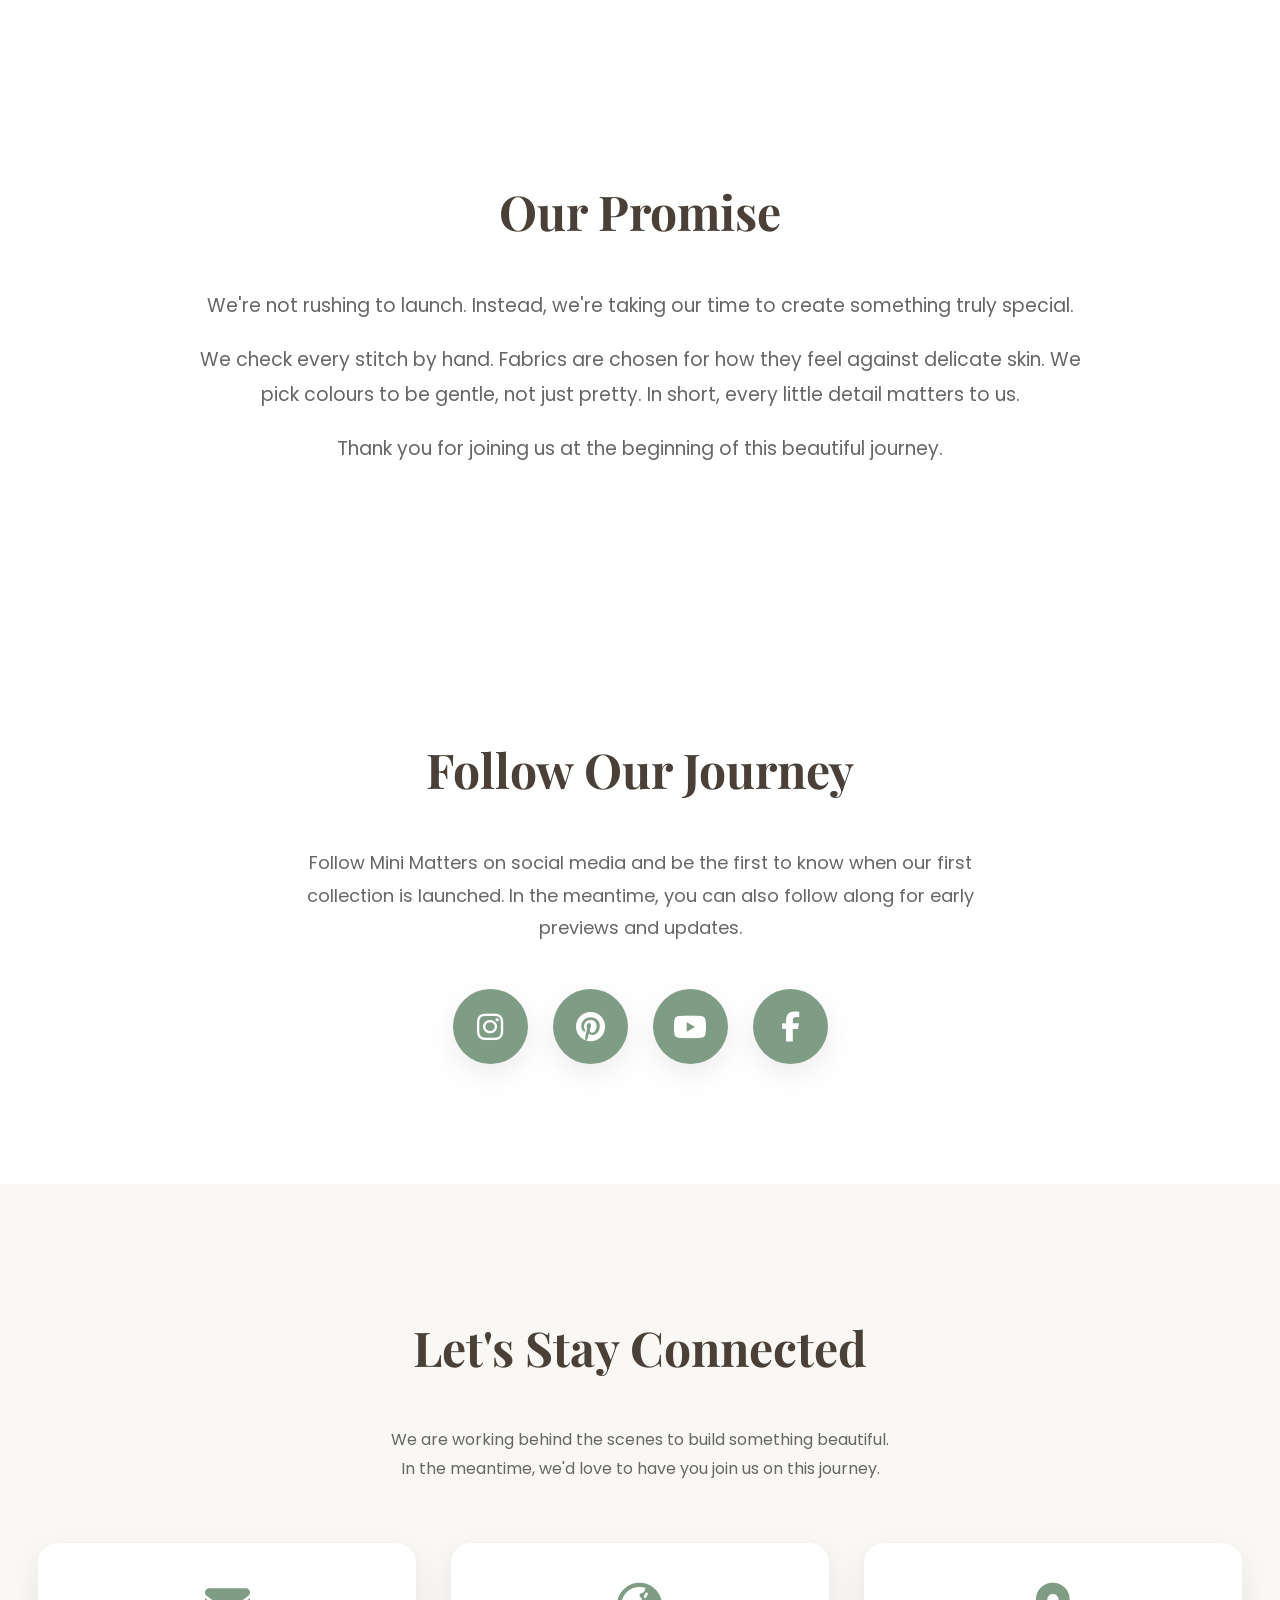
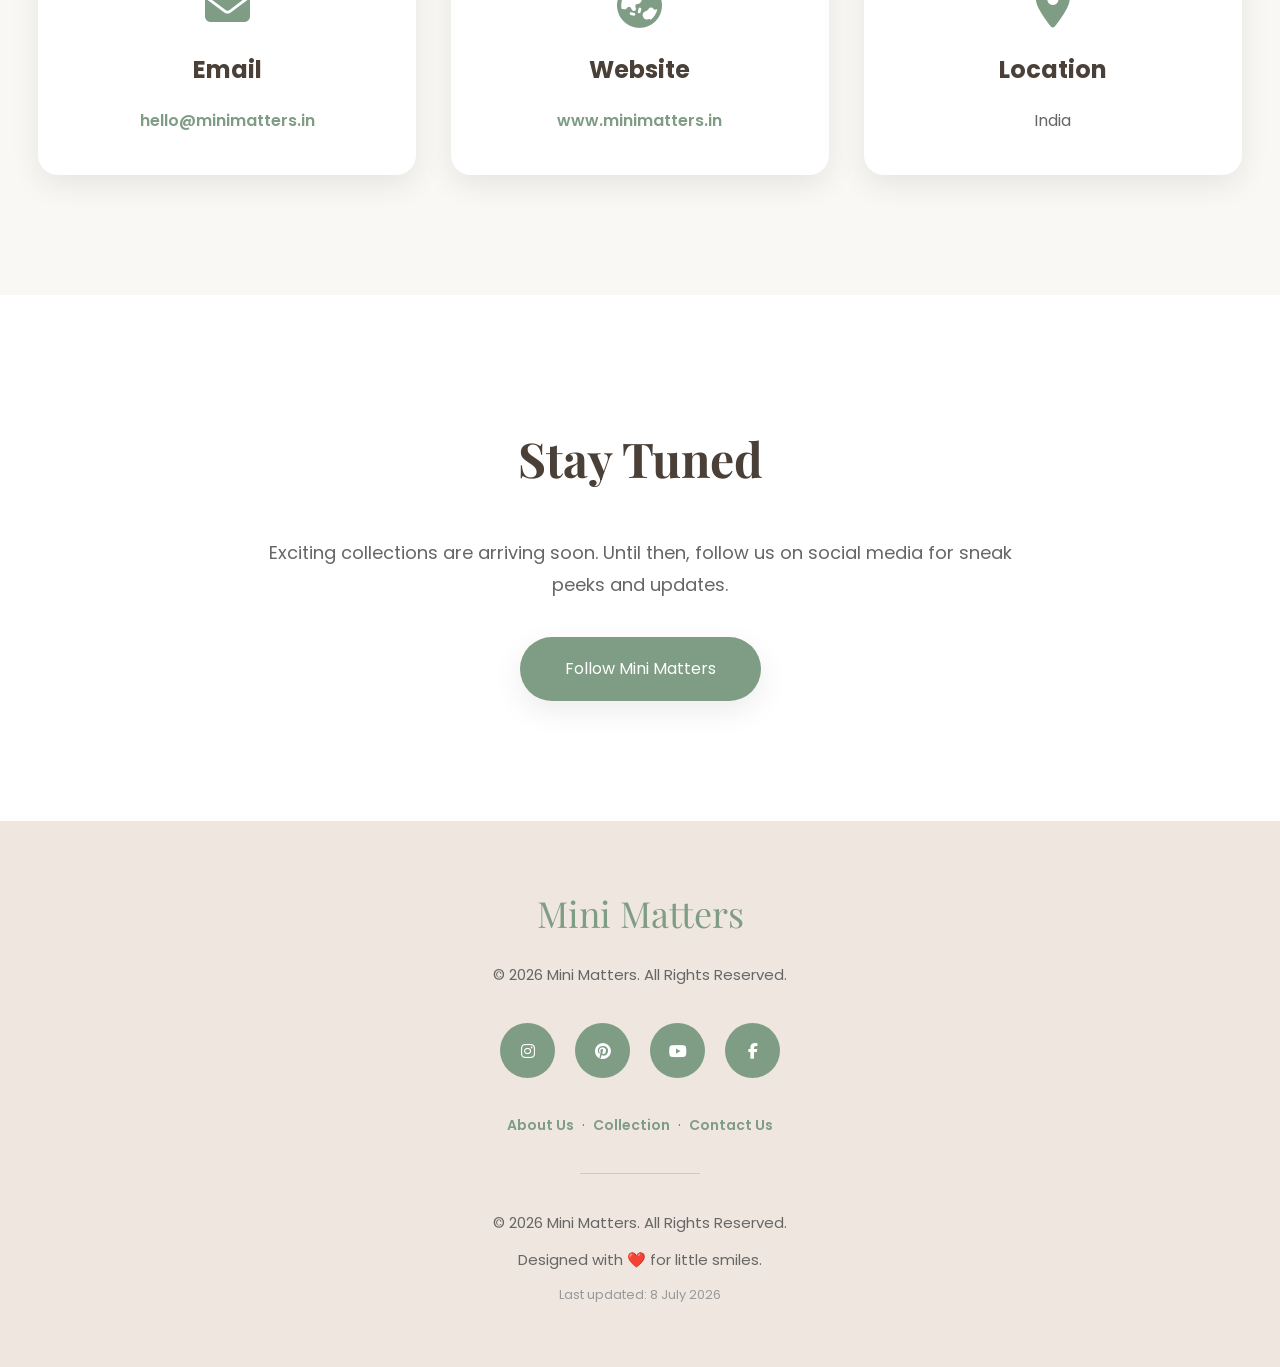
==== commit 54f287d9: "Add files via upload" ====
--- a/index.html
+++ b/index.html
@@ -246,6 +246,16 @@
 
                 <li>
 
+                    <a href="collection.html">
+
+                        Collection
+
+                    </a>
+
+                </li>
+
+                <li>
+
                     <a href="contact.html">
 
                         Contact Us
@@ -745,6 +755,8 @@
 
 <a href="about.html" style="color:var(--primary);font-weight:600;">About Us</a>
 &nbsp;·&nbsp;
+<a href="collection.html" style="color:var(--primary);font-weight:600;">Collection</a>
+&nbsp;·&nbsp;
 <a href="contact.html" style="color:var(--primary);font-weight:600;">Contact Us</a>
 
 </p>
--- a/css/style.css
+++ b/css/style.css
@@ -1204,5 +1204,245 @@
 }
 
 /* ===================================================
+   COLLECTION / SHOP GRID
+=================================================== */
+
+.shop-banner{
+
+    background:var(--primary);
+
+    color:white;
+
+    text-align:center;
+
+    padding:14px 20px;
+
+    font-size:15px;
+
+    font-weight:500;
+
+    letter-spacing:.3px;
+
+}
+
+.shop-grid{
+
+    display:grid;
+
+    grid-template-columns:repeat(4,1fr);
+
+    gap:35px;
+
+    margin-top:60px;
+
+}
+
+.product-card{
+
+    background:#FFFFFF;
+
+    border-radius:var(--radius);
+
+    overflow:hidden;
+
+    box-shadow:var(--shadow);
+
+    transition:.35s;
+
+    display:flex;
+
+    flex-direction:column;
+
+}
+
+.product-card:hover{
+
+    transform:translateY(-10px);
+
+    box-shadow:0 20px 45px rgba(0,0,0,.12);
+
+}
+
+.product-img-wrap{
+
+    width:100%;
+
+    aspect-ratio:1/1;
+
+    background:#F3EFE9;
+
+    overflow:hidden;
+
+}
+
+.product-img-wrap img{
+
+    width:100%;
+
+    height:100%;
+
+    object-fit:cover;
+
+    display:block;
+
+    transition:.4s ease;
+}
+
+.product-card:hover .product-img-wrap img{
+
+    transform:scale(1.05);
+
+}
+
+.product-info{
+
+    padding:22px 22px 26px;
+
+    text-align:center;
+
+    flex:1;
+
+    display:flex;
+
+    flex-direction:column;
+
+}
+
+.product-title{
+
+    font-size:17px;
+
+    font-weight:600;
+
+    color:var(--dark);
+
+    margin-bottom:10px;
+
+    min-height:44px;
+
+}
+
+.product-price{
+
+    font-family:'Playfair Display',serif;
+
+    font-size:26px;
+
+    color:var(--primary);
+
+    font-weight:700;
+
+    margin-bottom:4px;
+
+}
+
+.product-shipping-note{
+
+    font-size:13px;
+
+    color:#999;
+
+    margin-bottom:18px;
+
+}
+
+.btn-instagram{
+
+    display:inline-flex;
+
+    align-items:center;
+
+    justify-content:center;
+
+    gap:8px;
+
+    margin-top:auto;
+
+    padding:12px 20px;
+
+    background:var(--primary);
+
+    color:white;
+
+    border-radius:50px;
+
+    font-size:14px;
+
+    font-weight:600;
+
+    transition:.3s;
+
+}
+
+.btn-instagram:hover{
+
+    background:var(--dark);
+
+    transform:translateY(-3px);
+
+}
+
+.policy-note{
+
+    max-width:800px;
+
+    margin:70px auto 0;
+
+    text-align:center;
+
+    background:#FFF6ED;
+
+    border:1px solid #F0DFC9;
+
+    border-radius:var(--radius);
+
+    padding:28px 30px;
+
+    color:#8a6d3b;
+
+    font-size:15px;
+
+    line-height:1.9;
+}
+
+.policy-note strong{
+
+    color:#5c4522;
+
+}
+
+@media (max-width:1200px){
+
+.shop-grid{
+
+    grid-template-columns:repeat(3,1fr);
+
+}
+
+}
+
+@media (max-width:992px){
+
+.shop-grid{
+
+    grid-template-columns:repeat(2,1fr);
+
+    gap:25px;
+
+}
+
+}
+
+@media (max-width:576px){
+
+.shop-grid{
+
+    grid-template-columns:1fr;
+
+}
+
+}
+
+/* ===================================================
    END OF FILE
 =================================================== */
